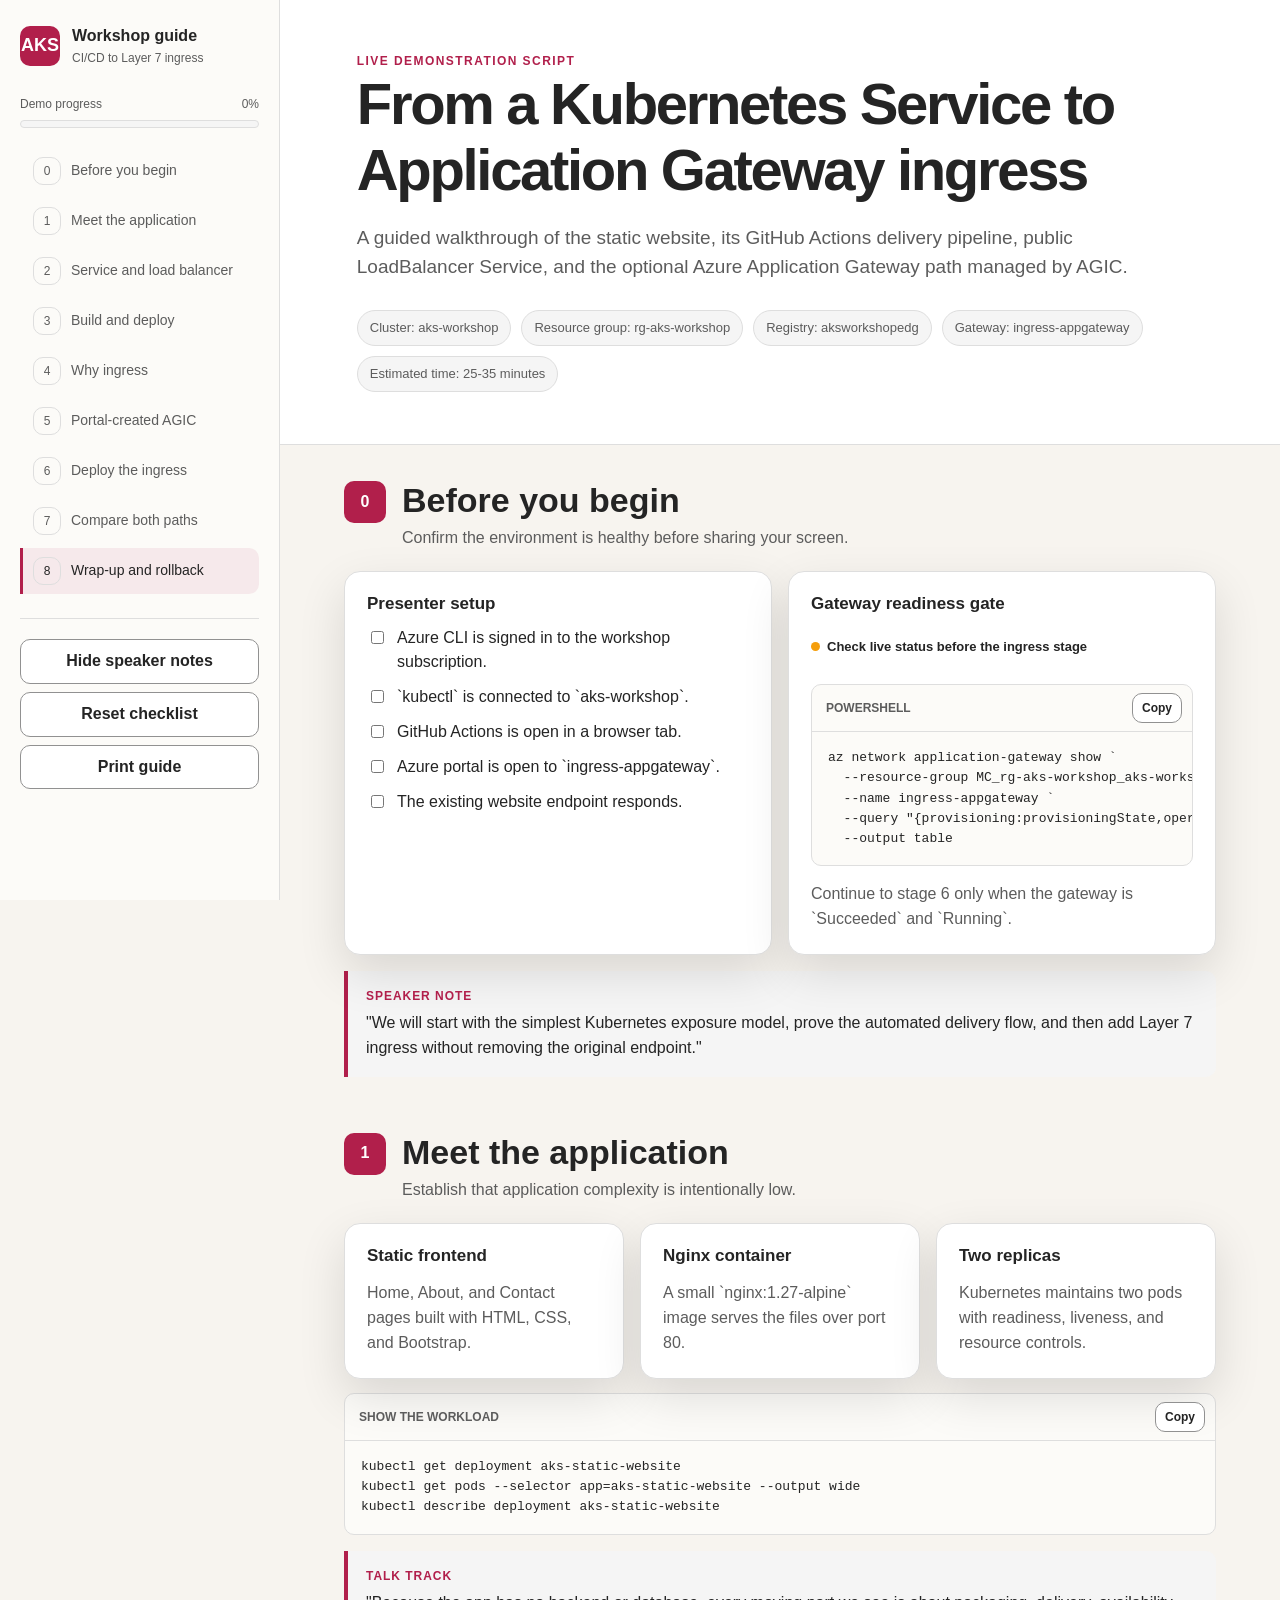
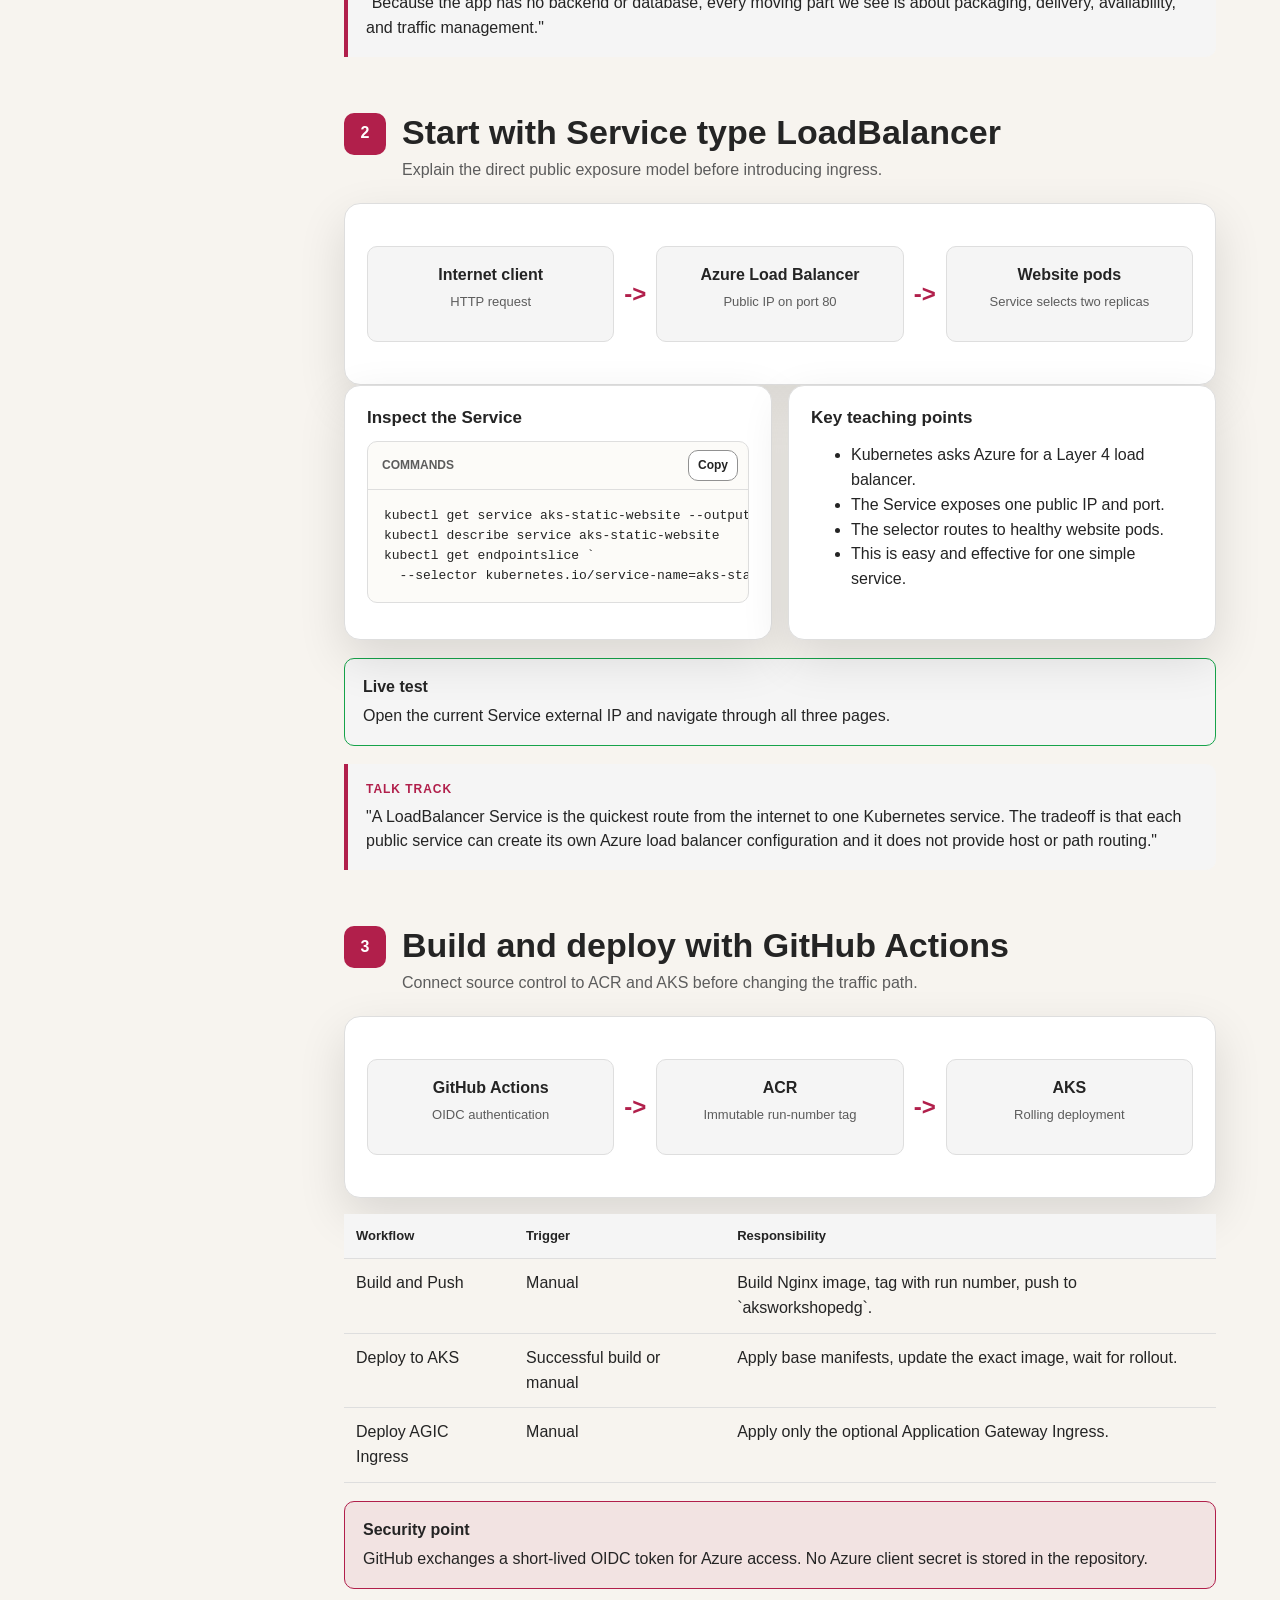
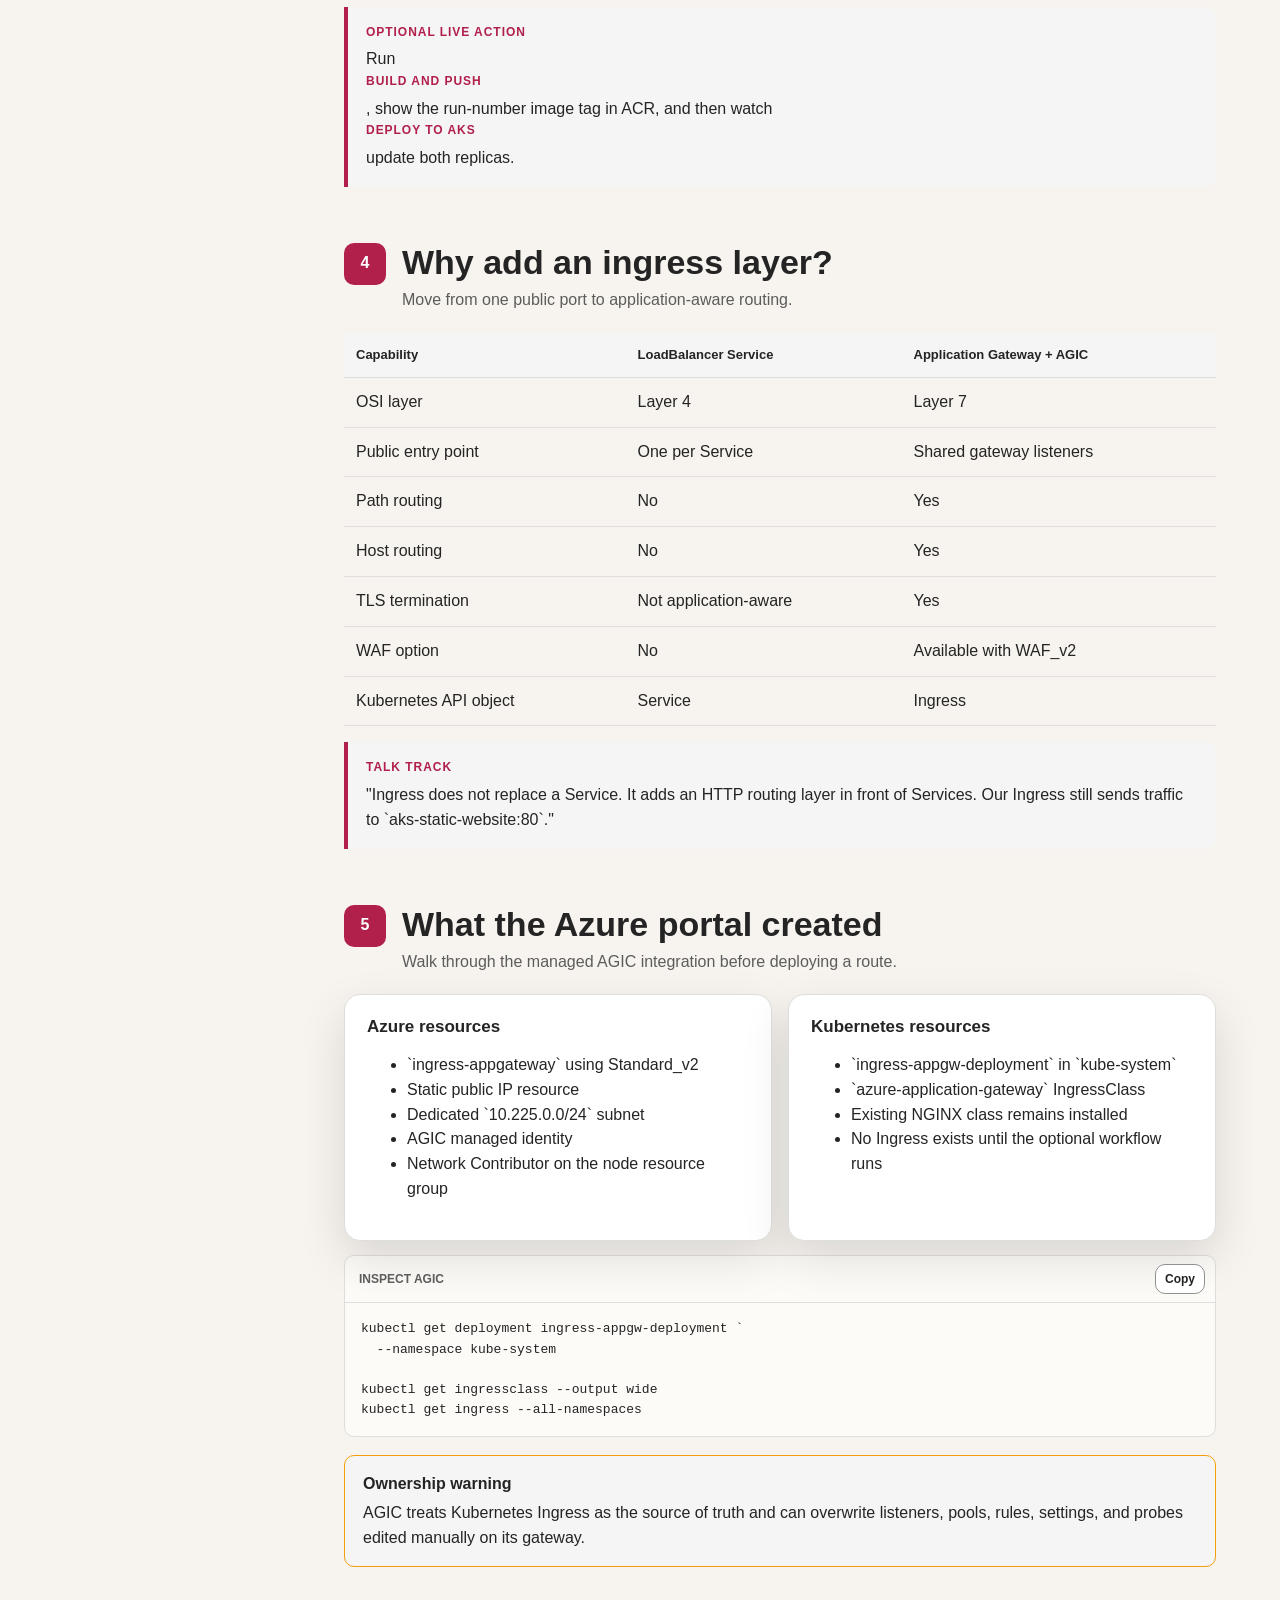
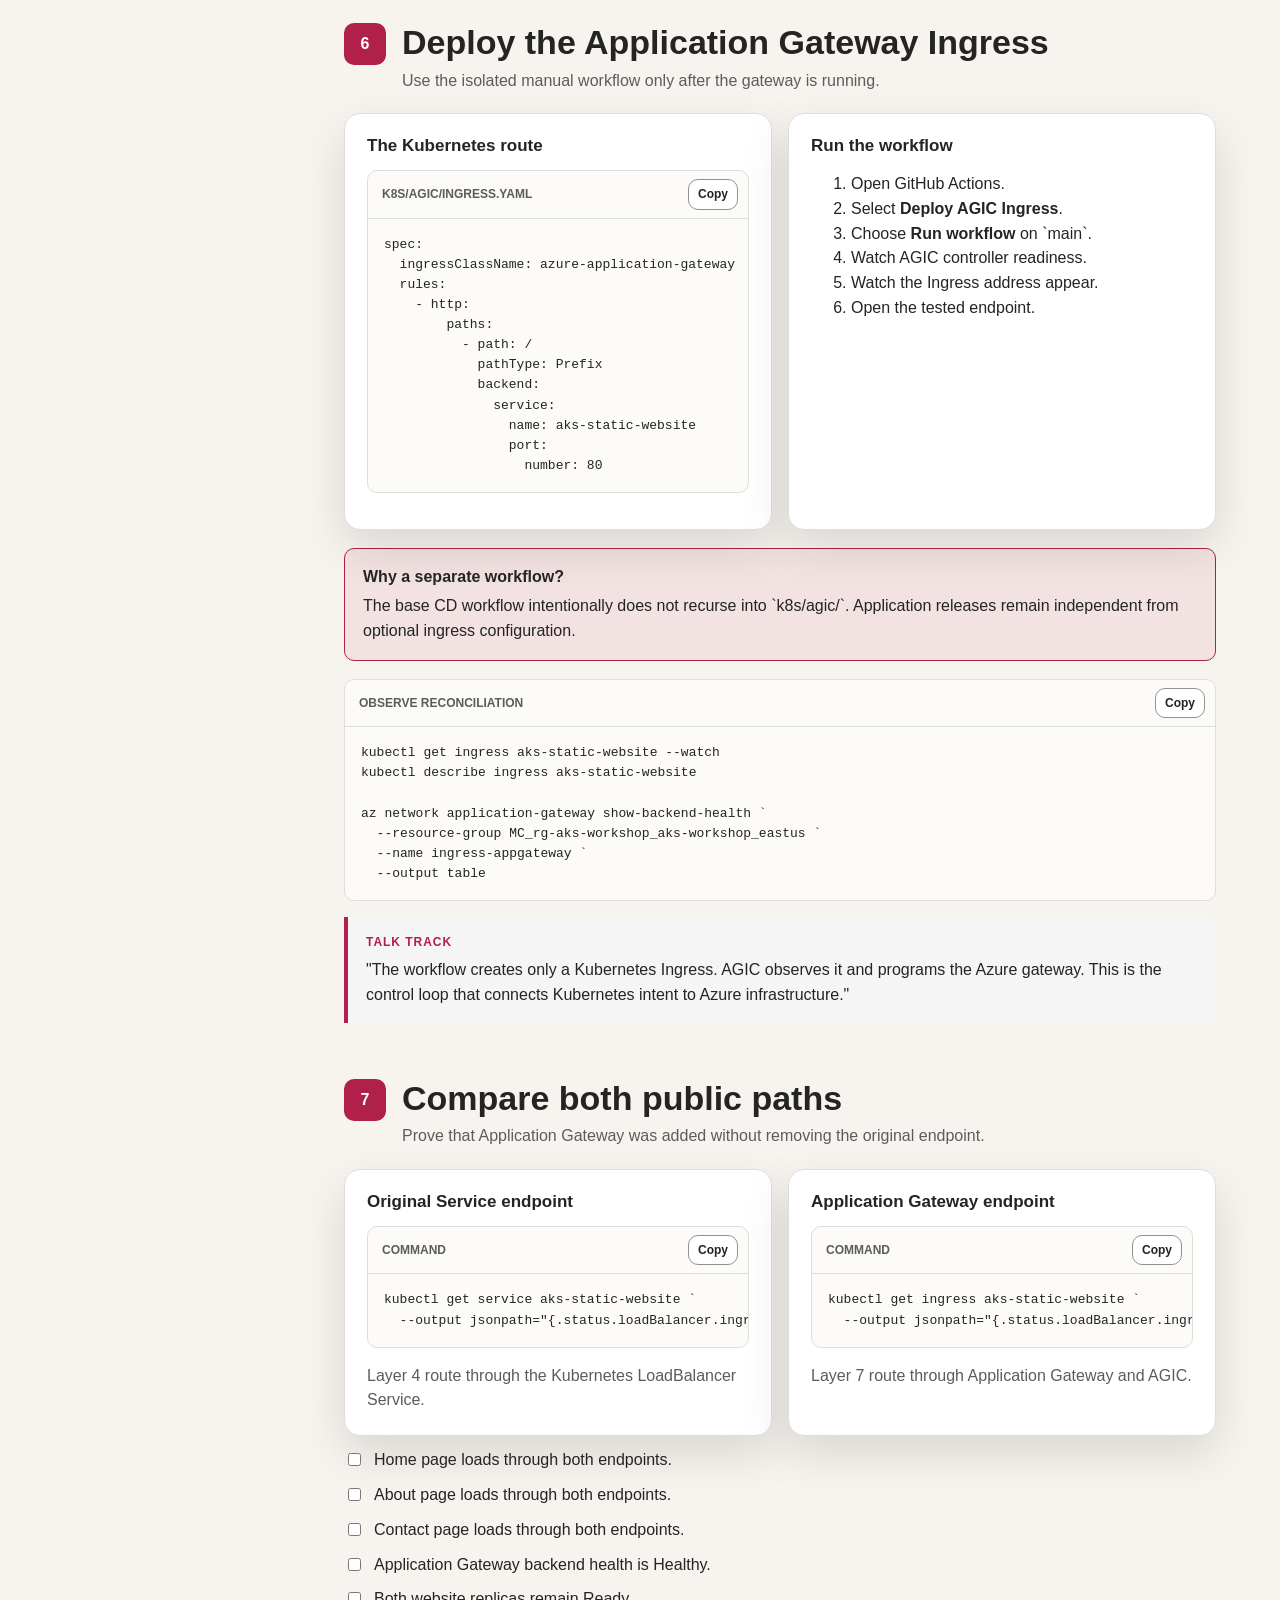
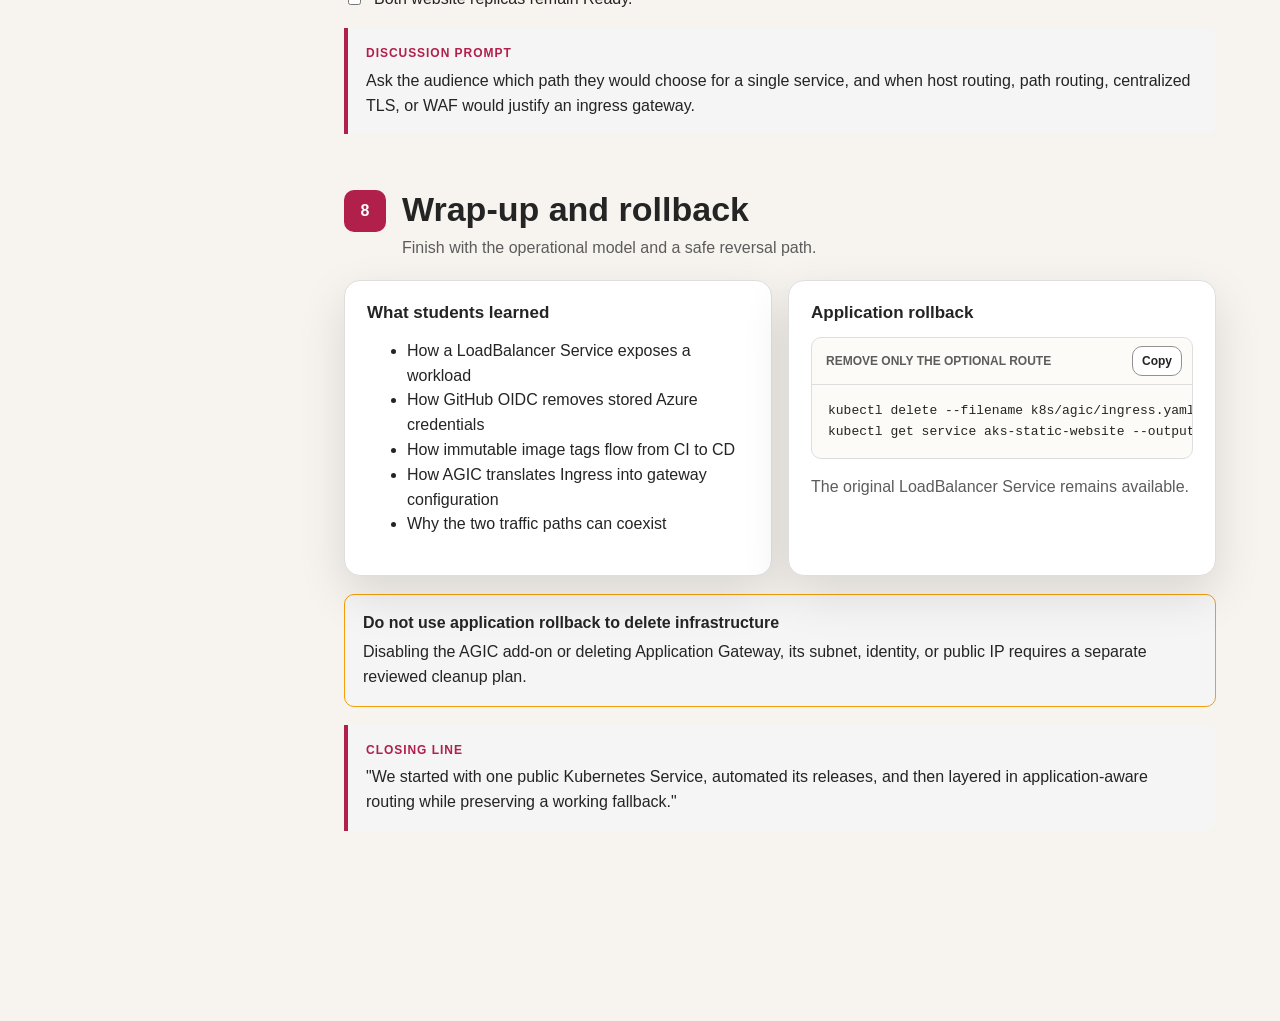
==== docs/demo-walkthrough.html @ de51bf71 "Add interactive AKS demo walkthrough Co-authored-by: Copilot <223556219+Copilot@users.noreply.github" ====
<!doctype html>
<html lang="en">
<head>
  <meta charset="UTF-8">
  <meta name="viewport" content="width=device-width, initial-scale=1">
  <title>AKS CI/CD and Application Gateway Demo Walkthrough</title>
  <script>
    (() => {
      const param = new URLSearchParams(window.location.search).get("scoutTheme");
      const theme =
        param || (window.matchMedia("(prefers-color-scheme: dark)").matches ? "dark" : "light");
      document.documentElement.setAttribute("data-theme", theme);
    })();
  </script>
  <style>
    :root {
      color-scheme: light;
      --cp-bg: #f7f4ef;
      --cp-bg-elevated: #fcfbf8;
      --cp-surface: #ffffff;
      --cp-surface-soft: #f5f5f5;
      --cp-border: #dedede;
      --cp-border-strong: #919191;
      --cp-text: #242424;
      --cp-text-muted: #5c5c5c;
      --cp-text-soft: #6f6f6f;
      --cp-accent: #b11f4b;
      --cp-accent-hover: #9a1a41;
      --cp-accent-soft: rgba(177, 31, 75, 0.08);
      --cp-accent-fg: #ffffff;
      --cp-success: #16a34a;
      --cp-danger: #dc2626;
      --cp-warning: #f59e0b;
      --cp-link: #0078d4;
      --cp-shadow: 0 18px 48px rgba(0, 0, 0, 0.12);
      --cp-overlay: rgba(255, 255, 255, 0.8);
      --cp-panel: rgba(255, 255, 255, 0.86);
      --cp-panel-strong: rgba(255, 255, 255, 0.96);
      --cp-sheen: rgba(255, 255, 255, 0.55);
      --cp-highlight: rgba(177, 31, 75, 0.12);
    }
    html[data-theme="dark"] {
      color-scheme: dark;
      --cp-bg: #3d3b3a;
      --cp-bg-elevated: #343231;
      --cp-surface: #292929;
      --cp-surface-soft: #2e2e2e;
      --cp-border: #474747;
      --cp-border-strong: #5f5f5f;
      --cp-text: #dedede;
      --cp-text-muted: #919191;
      --cp-text-soft: #b0b0b0;
      --cp-accent: #fd8ea1;
      --cp-accent-hover: #fb7b91;
      --cp-accent-soft: rgba(253, 142, 161, 0.14);
      --cp-accent-fg: #1a1a1a;
      --cp-success: #4ade80;
      --cp-danger: #f87171;
      --cp-warning: #fbbf24;
      --cp-link: #4da6ff;
      --cp-shadow: 0 18px 48px rgba(0, 0, 0, 0.32);
      --cp-overlay: rgba(41, 41, 41, 0.88);
      --cp-panel: rgba(41, 41, 41, 0.72);
      --cp-panel-strong: rgba(41, 41, 41, 0.96);
      --cp-sheen: rgba(255, 255, 255, 0.04);
      --cp-highlight: rgba(253, 142, 161, 0.12);
    }

    * {
      box-sizing: border-box;
    }

    html {
      scroll-behavior: smooth;
    }

    body {
      background: var(--cp-bg);
      color: var(--cp-text);
      font-family: "Segoe UI", Aptos, Calibri, -apple-system, BlinkMacSystemFont, sans-serif;
      line-height: 1.55;
      margin: 0;
    }

    button,
    input {
      font: inherit;
    }

    a {
      color: var(--cp-link);
    }

    .shell {
      display: grid;
      grid-template-columns: 280px minmax(0, 1fr);
      min-height: 100vh;
    }

    .sidebar {
      background: var(--cp-bg-elevated);
      border-right: 1px solid var(--cp-border);
      height: 100vh;
      overflow-y: auto;
      padding: 24px 20px;
      position: sticky;
      top: 0;
    }

    .brand {
      align-items: center;
      display: flex;
      gap: 12px;
      margin-bottom: 28px;
    }

    .brand-mark {
      align-items: center;
      background: var(--cp-accent);
      border-radius: 0.625rem;
      color: var(--cp-accent-fg);
      display: inline-flex;
      font-size: 18px;
      font-weight: 700;
      height: 40px;
      justify-content: center;
      width: 40px;
    }

    .brand strong,
    .brand span {
      display: block;
    }

    .brand span {
      color: var(--cp-text-muted);
      font-size: 12px;
    }

    .progress-wrap {
      margin-bottom: 20px;
    }

    .progress-label {
      color: var(--cp-text-muted);
      display: flex;
      font-size: 12px;
      justify-content: space-between;
      margin-bottom: 6px;
    }

    .progress-track {
      background: var(--cp-surface-soft);
      border: 1px solid var(--cp-border);
      border-radius: 0.625rem;
      height: 8px;
      overflow: hidden;
    }

    .progress-bar {
      background: var(--cp-accent);
      height: 100%;
      transition: width 180ms ease;
      width: 0;
    }

    .nav-list {
      display: grid;
      gap: 4px;
      list-style: none;
      margin: 0;
      padding: 0;
    }

    .nav-list a {
      align-items: center;
      border-left: 3px solid transparent;
      border-radius: 0 0.625rem 0.625rem 0;
      color: var(--cp-text-muted);
      display: flex;
      font-size: 14px;
      gap: 10px;
      padding: 9px 10px;
      text-decoration: none;
    }

    .nav-list a:hover,
    .nav-list a.active {
      background: var(--cp-accent-soft);
      border-left-color: var(--cp-accent);
      color: var(--cp-text);
    }

    .nav-number {
      align-items: center;
      border: 1px solid var(--cp-border);
      border-radius: 0.625rem;
      display: inline-flex;
      flex: 0 0 28px;
      font-size: 12px;
      height: 28px;
      justify-content: center;
    }

    .sidebar-actions {
      border-top: 1px solid var(--cp-border);
      display: grid;
      gap: 8px;
      margin-top: 24px;
      padding-top: 20px;
    }

    .content {
      min-width: 0;
    }

    .hero {
      background: var(--cp-surface);
      border-bottom: 1px solid var(--cp-border);
      padding: 52px clamp(24px, 6vw, 88px);
    }

    .eyebrow {
      color: var(--cp-accent);
      font-size: 12px;
      font-weight: 700;
      letter-spacing: 0.12em;
      text-transform: uppercase;
    }

    h1,
    h2,
    h3 {
      line-height: 1.15;
      margin-top: 0;
    }

    h1 {
      font-size: clamp(34px, 5vw, 58px);
      letter-spacing: -0.04em;
      margin-bottom: 16px;
      max-width: 920px;
    }

    .hero-copy {
      color: var(--cp-text-muted);
      font-size: 19px;
      max-width: 820px;
    }

    .hero-meta {
      display: flex;
      flex-wrap: wrap;
      gap: 10px;
      margin-top: 28px;
    }

    .pill {
      background: var(--cp-surface-soft);
      border: 1px solid var(--cp-border);
      border-radius: 999px;
      color: var(--cp-text-muted);
      display: inline-flex;
      font-size: 13px;
      padding: 7px 12px;
    }

    .main {
      margin: 0 auto;
      max-width: 1120px;
      padding: 36px clamp(20px, 5vw, 64px) 96px;
    }

    .stage {
      margin-bottom: 56px;
      scroll-margin-top: 24px;
    }

    .stage-header {
      align-items: flex-start;
      display: flex;
      gap: 16px;
      margin-bottom: 20px;
    }

    .stage-number {
      align-items: center;
      background: var(--cp-accent);
      border-radius: 0.625rem;
      color: var(--cp-accent-fg);
      display: inline-flex;
      flex: 0 0 42px;
      font-weight: 700;
      height: 42px;
      justify-content: center;
    }

    .stage h2 {
      font-size: clamp(25px, 3vw, 34px);
      margin-bottom: 6px;
    }

    .stage-intro {
      color: var(--cp-text-muted);
      margin: 0;
    }

    .grid {
      display: grid;
      gap: 16px;
    }

    .grid.two {
      grid-template-columns: repeat(2, minmax(0, 1fr));
    }

    .grid.three {
      grid-template-columns: repeat(3, minmax(0, 1fr));
    }

    .card {
      background: var(--cp-surface);
      border: 1px solid var(--cp-border);
      border-radius: 16px;
      box-shadow: var(--cp-shadow);
      padding: 22px;
    }

    .card h3 {
      font-size: 17px;
      margin-bottom: 10px;
    }

    .card p:last-child {
      margin-bottom: 0;
    }

    .muted {
      color: var(--cp-text-muted);
    }

    .callout {
      background: var(--cp-accent-soft);
      border: 1px solid var(--cp-accent);
      border-radius: 0.625rem;
      margin: 18px 0;
      padding: 16px 18px;
    }

    .callout.warning {
      background: var(--cp-surface-soft);
      border-color: var(--cp-warning);
    }

    .callout.success {
      background: var(--cp-surface-soft);
      border-color: var(--cp-success);
    }

    .callout strong {
      display: block;
      margin-bottom: 4px;
    }

    .architecture {
      align-items: center;
      display: grid;
      gap: 10px;
      grid-template-columns: 1fr auto 1fr auto 1fr;
      margin: 20px 0;
    }

    .node {
      background: var(--cp-surface-soft);
      border: 1px solid var(--cp-border);
      border-radius: 0.625rem;
      min-height: 96px;
      padding: 16px;
      text-align: center;
    }

    .node strong,
    .node span {
      display: block;
    }

    .node span {
      color: var(--cp-text-muted);
      font-size: 13px;
      margin-top: 4px;
    }

    .arrow {
      color: var(--cp-accent);
      font-size: 24px;
      font-weight: 700;
    }

    .code-wrap {
      background: var(--cp-bg-elevated);
      border: 1px solid var(--cp-border);
      border-radius: 0.625rem;
      margin: 14px 0;
      overflow: hidden;
    }

    .code-head {
      align-items: center;
      border-bottom: 1px solid var(--cp-border);
      display: flex;
      justify-content: space-between;
      padding: 8px 10px 8px 14px;
    }

    .code-head span {
      color: var(--cp-text-muted);
      font-size: 12px;
      font-weight: 600;
      text-transform: uppercase;
    }

    pre {
      margin: 0;
      overflow-x: auto;
      padding: 16px;
    }

    code {
      font-family: Consolas, "Courier New", Courier, monospace;
      font-size: 13px;
    }

    .btn {
      background: var(--cp-accent);
      border: 1px solid var(--cp-accent);
      border-radius: 0.625rem;
      color: var(--cp-accent-fg);
      cursor: pointer;
      font-weight: 600;
      padding: 9px 14px;
    }

    .btn:hover {
      background: var(--cp-accent-hover);
      border-color: var(--cp-accent-hover);
    }

    .btn.secondary {
      background: var(--cp-surface);
      border-color: var(--cp-border-strong);
      color: var(--cp-text);
    }

    .btn.small {
      font-size: 12px;
      padding: 5px 9px;
    }

    .checklist {
      display: grid;
      gap: 10px;
      list-style: none;
      margin: 12px 0 0;
      padding: 0;
    }

    .checklist label {
      align-items: flex-start;
      cursor: pointer;
      display: flex;
      gap: 10px;
    }

    .checklist input {
      accent-color: var(--cp-accent);
      margin-top: 5px;
    }

    .speaker {
      background: var(--cp-surface-soft);
      border-left: 4px solid var(--cp-accent);
      border-radius: 0 0.625rem 0.625rem 0;
      margin-top: 16px;
      padding: 16px 18px;
    }

    .speaker strong {
      color: var(--cp-accent);
      display: block;
      font-size: 12px;
      letter-spacing: 0.08em;
      margin-bottom: 6px;
      text-transform: uppercase;
    }

    .speaker p {
      margin: 0;
    }

    .comparison {
      border-collapse: collapse;
      margin-top: 16px;
      width: 100%;
    }

    .comparison th,
    .comparison td {
      border-bottom: 1px solid var(--cp-border);
      padding: 12px;
      text-align: left;
      vertical-align: top;
    }

    .comparison th {
      background: var(--cp-surface-soft);
      font-size: 13px;
    }

    .status {
      align-items: center;
      display: inline-flex;
      font-size: 13px;
      font-weight: 600;
      gap: 7px;
    }

    .status::before {
      background: var(--cp-warning);
      border-radius: 999px;
      content: "";
      height: 9px;
      width: 9px;
    }

    .presenter-only {
      display: block;
    }

    body.audience-mode .presenter-only {
      display: none;
    }

    .toast {
      background: var(--cp-panel-strong);
      border: 1px solid var(--cp-border);
      border-radius: 0.625rem;
      bottom: 20px;
      box-shadow: var(--cp-shadow);
      color: var(--cp-text);
      opacity: 0;
      padding: 10px 14px;
      pointer-events: none;
      position: fixed;
      right: 20px;
      transform: translateY(8px);
      transition: opacity 140ms ease, transform 140ms ease;
      z-index: 20;
    }

    .toast.show {
      opacity: 1;
      transform: translateY(0);
    }

    @media (max-width: 900px) {
      .shell {
        display: block;
      }

      .sidebar {
        border-bottom: 1px solid var(--cp-border);
        border-right: 0;
        height: auto;
        position: static;
      }

      .nav-list {
        grid-template-columns: repeat(2, minmax(0, 1fr));
      }

      .grid.two,
      .grid.three {
        grid-template-columns: 1fr;
      }
    }

    @media (max-width: 680px) {
      .architecture {
        grid-template-columns: 1fr;
      }

      .arrow {
        transform: rotate(90deg);
      }

      .nav-list {
        grid-template-columns: 1fr;
      }

      .hero {
        padding: 36px 22px;
      }
    }

    @media print {
      .shell {
        display: block;
      }

      .sidebar,
      .copy-btn,
      .toast {
        display: none;
      }

      .hero,
      .main {
        padding-left: 0;
        padding-right: 0;
      }

      .stage {
        break-inside: avoid;
      }

      .card {
        box-shadow: none;
      }
    }
  </style>
</head>
<body>
  <div class="shell">
    <aside class="sidebar">
      <div class="brand">
        <div class="brand-mark">AKS</div>
        <div>
          <strong>Workshop guide</strong>
          <span>CI/CD to Layer 7 ingress</span>
        </div>
      </div>

      <div class="progress-wrap">
        <div class="progress-label">
          <span>Demo progress</span>
          <span id="progressText">0%</span>
        </div>
        <div class="progress-track">
          <div class="progress-bar" id="progressBar"></div>
        </div>
      </div>

      <nav aria-label="Demo stages">
        <ol class="nav-list">
          <li><a href="#stage-0"><span class="nav-number">0</span> Before you begin</a></li>
          <li><a href="#stage-1"><span class="nav-number">1</span> Meet the application</a></li>
          <li><a href="#stage-2"><span class="nav-number">2</span> Service and load balancer</a></li>
          <li><a href="#stage-3"><span class="nav-number">3</span> Build and deploy</a></li>
          <li><a href="#stage-4"><span class="nav-number">4</span> Why ingress</a></li>
          <li><a href="#stage-5"><span class="nav-number">5</span> Portal-created AGIC</a></li>
          <li><a href="#stage-6"><span class="nav-number">6</span> Deploy the ingress</a></li>
          <li><a href="#stage-7"><span class="nav-number">7</span> Compare both paths</a></li>
          <li><a href="#stage-8"><span class="nav-number">8</span> Wrap-up and rollback</a></li>
        </ol>
      </nav>

      <div class="sidebar-actions">
        <button class="btn secondary" id="modeButton" type="button">Hide speaker notes</button>
        <button class="btn secondary" id="resetButton" type="button">Reset checklist</button>
        <button class="btn secondary" type="button" onclick="window.print()">Print guide</button>
      </div>
    </aside>

    <div class="content">
      <header class="hero">
        <div class="eyebrow">Live demonstration script</div>
        <h1>From a Kubernetes Service to Application Gateway ingress</h1>
        <p class="hero-copy">
          A guided walkthrough of the static website, its GitHub Actions delivery pipeline,
          public LoadBalancer Service, and the optional Azure Application Gateway path managed by
          AGIC.
        </p>
        <div class="hero-meta">
          <span class="pill">Cluster: aks-workshop</span>
          <span class="pill">Resource group: rg-aks-workshop</span>
          <span class="pill">Registry: aksworkshopedg</span>
          <span class="pill">Gateway: ingress-appgateway</span>
          <span class="pill">Estimated time: 25-35 minutes</span>
        </div>
      </header>

      <main class="main">
        <section class="stage" id="stage-0">
          <div class="stage-header">
            <div class="stage-number">0</div>
            <div>
              <h2>Before you begin</h2>
              <p class="stage-intro">Confirm the environment is healthy before sharing your screen.</p>
            </div>
          </div>

          <div class="grid two">
            <div class="card">
              <h3>Presenter setup</h3>
              <ul class="checklist">
                <li><label><input type="checkbox"> Azure CLI is signed in to the workshop subscription.</label></li>
                <li><label><input type="checkbox"> `kubectl` is connected to `aks-workshop`.</label></li>
                <li><label><input type="checkbox"> GitHub Actions is open in a browser tab.</label></li>
                <li><label><input type="checkbox"> Azure portal is open to `ingress-appgateway`.</label></li>
                <li><label><input type="checkbox"> The existing website endpoint responds.</label></li>
              </ul>
            </div>
            <div class="card">
              <h3>Gateway readiness gate</h3>
              <p class="status">Check live status before the ingress stage</p>
              <div class="code-wrap">
                <div class="code-head"><span>PowerShell</span><button class="btn small secondary copy-btn">Copy</button></div>
                <pre><code>az network application-gateway show `
  --resource-group MC_rg-aks-workshop_aks-workshop_eastus `
  --name ingress-appgateway `
  --query "{provisioning:provisioningState,operational:operationalState}" `
  --output table</code></pre>
              </div>
              <p class="muted">Continue to stage 6 only when the gateway is `Succeeded` and `Running`.</p>
            </div>
          </div>

          <div class="speaker presenter-only">
            <strong>Speaker note</strong>
            <p>
              "We will start with the simplest Kubernetes exposure model, prove the automated
              delivery flow, and then add Layer 7 ingress without removing the original endpoint."
            </p>
          </div>
        </section>

        <section class="stage" id="stage-1">
          <div class="stage-header">
            <div class="stage-number">1</div>
            <div>
              <h2>Meet the application</h2>
              <p class="stage-intro">Establish that application complexity is intentionally low.</p>
            </div>
          </div>

          <div class="grid three">
            <div class="card">
              <h3>Static frontend</h3>
              <p class="muted">Home, About, and Contact pages built with HTML, CSS, and Bootstrap.</p>
            </div>
            <div class="card">
              <h3>Nginx container</h3>
              <p class="muted">A small `nginx:1.27-alpine` image serves the files over port 80.</p>
            </div>
            <div class="card">
              <h3>Two replicas</h3>
              <p class="muted">Kubernetes maintains two pods with readiness, liveness, and resource controls.</p>
            </div>
          </div>

          <div class="code-wrap">
            <div class="code-head"><span>Show the workload</span><button class="btn small secondary copy-btn">Copy</button></div>
            <pre><code>kubectl get deployment aks-static-website
kubectl get pods --selector app=aks-static-website --output wide
kubectl describe deployment aks-static-website</code></pre>
          </div>

          <div class="speaker presenter-only">
            <strong>Talk track</strong>
            <p>
              "Because the app has no backend or database, every moving part we see is about
              packaging, delivery, availability, and traffic management."
            </p>
          </div>
        </section>

        <section class="stage" id="stage-2">
          <div class="stage-header">
            <div class="stage-number">2</div>
            <div>
              <h2>Start with Service type LoadBalancer</h2>
              <p class="stage-intro">Explain the direct public exposure model before introducing ingress.</p>
            </div>
          </div>

          <div class="card">
            <div class="architecture" aria-label="LoadBalancer Service architecture">
              <div class="node"><strong>Internet client</strong><span>HTTP request</span></div>
              <div class="arrow">-&gt;</div>
              <div class="node"><strong>Azure Load Balancer</strong><span>Public IP on port 80</span></div>
              <div class="arrow">-&gt;</div>
              <div class="node"><strong>Website pods</strong><span>Service selects two replicas</span></div>
            </div>
          </div>

          <div class="grid two">
            <div class="card">
              <h3>Inspect the Service</h3>
              <div class="code-wrap">
                <div class="code-head"><span>Commands</span><button class="btn small secondary copy-btn">Copy</button></div>
                <pre><code>kubectl get service aks-static-website --output wide
kubectl describe service aks-static-website
kubectl get endpointslice `
  --selector kubernetes.io/service-name=aks-static-website</code></pre>
              </div>
            </div>
            <div class="card">
              <h3>Key teaching points</h3>
              <ul>
                <li>Kubernetes asks Azure for a Layer 4 load balancer.</li>
                <li>The Service exposes one public IP and port.</li>
                <li>The selector routes to healthy website pods.</li>
                <li>This is easy and effective for one simple service.</li>
              </ul>
            </div>
          </div>

          <div class="callout success">
            <strong>Live test</strong>
            Open the current Service external IP and navigate through all three pages.
          </div>

          <div class="speaker presenter-only">
            <strong>Talk track</strong>
            <p>
              "A LoadBalancer Service is the quickest route from the internet to one Kubernetes
              service. The tradeoff is that each public service can create its own Azure load
              balancer configuration and it does not provide host or path routing."
            </p>
          </div>
        </section>

        <section class="stage" id="stage-3">
          <div class="stage-header">
            <div class="stage-number">3</div>
            <div>
              <h2>Build and deploy with GitHub Actions</h2>
              <p class="stage-intro">Connect source control to ACR and AKS before changing the traffic path.</p>
            </div>
          </div>

          <div class="card">
            <div class="architecture" aria-label="CI CD architecture">
              <div class="node"><strong>GitHub Actions</strong><span>OIDC authentication</span></div>
              <div class="arrow">-&gt;</div>
              <div class="node"><strong>ACR</strong><span>Immutable run-number tag</span></div>
              <div class="arrow">-&gt;</div>
              <div class="node"><strong>AKS</strong><span>Rolling deployment</span></div>
            </div>
          </div>

          <table class="comparison">
            <thead>
              <tr><th>Workflow</th><th>Trigger</th><th>Responsibility</th></tr>
            </thead>
            <tbody>
              <tr>
                <td>Build and Push</td>
                <td>Manual</td>
                <td>Build Nginx image, tag with run number, push to `aksworkshopedg`.</td>
              </tr>
              <tr>
                <td>Deploy to AKS</td>
                <td>Successful build or manual</td>
                <td>Apply base manifests, update the exact image, wait for rollout.</td>
              </tr>
              <tr>
                <td>Deploy AGIC Ingress</td>
                <td>Manual</td>
                <td>Apply only the optional Application Gateway Ingress.</td>
              </tr>
            </tbody>
          </table>

          <div class="callout">
            <strong>Security point</strong>
            GitHub exchanges a short-lived OIDC token for Azure access. No Azure client secret is
            stored in the repository.
          </div>

          <div class="speaker presenter-only">
            <strong>Optional live action</strong>
            <p>
              Run <strong>Build and Push</strong>, show the run-number image tag in ACR, and then
              watch <strong>Deploy to AKS</strong> update both replicas.
            </p>
          </div>
        </section>

        <section class="stage" id="stage-4">
          <div class="stage-header">
            <div class="stage-number">4</div>
            <div>
              <h2>Why add an ingress layer?</h2>
              <p class="stage-intro">Move from one public port to application-aware routing.</p>
            </div>
          </div>

          <table class="comparison">
            <thead>
              <tr><th>Capability</th><th>LoadBalancer Service</th><th>Application Gateway + AGIC</th></tr>
            </thead>
            <tbody>
              <tr><td>OSI layer</td><td>Layer 4</td><td>Layer 7</td></tr>
              <tr><td>Public entry point</td><td>One per Service</td><td>Shared gateway listeners</td></tr>
              <tr><td>Path routing</td><td>No</td><td>Yes</td></tr>
              <tr><td>Host routing</td><td>No</td><td>Yes</td></tr>
              <tr><td>TLS termination</td><td>Not application-aware</td><td>Yes</td></tr>
              <tr><td>WAF option</td><td>No</td><td>Available with WAF_v2</td></tr>
              <tr><td>Kubernetes API object</td><td>Service</td><td>Ingress</td></tr>
            </tbody>
          </table>

          <div class="speaker presenter-only">
            <strong>Talk track</strong>
            <p>
              "Ingress does not replace a Service. It adds an HTTP routing layer in front of
              Services. Our Ingress still sends traffic to `aks-static-website:80`."
            </p>
          </div>
        </section>

        <section class="stage" id="stage-5">
          <div class="stage-header">
            <div class="stage-number">5</div>
            <div>
              <h2>What the Azure portal created</h2>
              <p class="stage-intro">Walk through the managed AGIC integration before deploying a route.</p>
            </div>
          </div>

          <div class="grid two">
            <div class="card">
              <h3>Azure resources</h3>
              <ul>
                <li>`ingress-appgateway` using Standard_v2</li>
                <li>Static public IP resource</li>
                <li>Dedicated `10.225.0.0/24` subnet</li>
                <li>AGIC managed identity</li>
                <li>Network Contributor on the node resource group</li>
              </ul>
            </div>
            <div class="card">
              <h3>Kubernetes resources</h3>
              <ul>
                <li>`ingress-appgw-deployment` in `kube-system`</li>
                <li>`azure-application-gateway` IngressClass</li>
                <li>Existing NGINX class remains installed</li>
                <li>No Ingress exists until the optional workflow runs</li>
              </ul>
            </div>
          </div>

          <div class="code-wrap">
            <div class="code-head"><span>Inspect AGIC</span><button class="btn small secondary copy-btn">Copy</button></div>
            <pre><code>kubectl get deployment ingress-appgw-deployment `
  --namespace kube-system

kubectl get ingressclass --output wide
kubectl get ingress --all-namespaces</code></pre>
          </div>

          <div class="callout warning">
            <strong>Ownership warning</strong>
            AGIC treats Kubernetes Ingress as the source of truth and can overwrite listeners,
            pools, rules, settings, and probes edited manually on its gateway.
          </div>
        </section>

        <section class="stage" id="stage-6">
          <div class="stage-header">
            <div class="stage-number">6</div>
            <div>
              <h2>Deploy the Application Gateway Ingress</h2>
              <p class="stage-intro">Use the isolated manual workflow only after the gateway is running.</p>
            </div>
          </div>

          <div class="grid two">
            <div class="card">
              <h3>The Kubernetes route</h3>
              <div class="code-wrap">
                <div class="code-head"><span>k8s/agic/ingress.yaml</span><button class="btn small secondary copy-btn">Copy</button></div>
                <pre><code>spec:
  ingressClassName: azure-application-gateway
  rules:
    - http:
        paths:
          - path: /
            pathType: Prefix
            backend:
              service:
                name: aks-static-website
                port:
                  number: 80</code></pre>
              </div>
            </div>
            <div class="card">
              <h3>Run the workflow</h3>
              <ol>
                <li>Open GitHub Actions.</li>
                <li>Select <strong>Deploy AGIC Ingress</strong>.</li>
                <li>Choose <strong>Run workflow</strong> on `main`.</li>
                <li>Watch AGIC controller readiness.</li>
                <li>Watch the Ingress address appear.</li>
                <li>Open the tested endpoint.</li>
              </ol>
            </div>
          </div>

          <div class="callout">
            <strong>Why a separate workflow?</strong>
            The base CD workflow intentionally does not recurse into `k8s/agic/`. Application
            releases remain independent from optional ingress configuration.
          </div>

          <div class="code-wrap">
            <div class="code-head"><span>Observe reconciliation</span><button class="btn small secondary copy-btn">Copy</button></div>
            <pre><code>kubectl get ingress aks-static-website --watch
kubectl describe ingress aks-static-website

az network application-gateway show-backend-health `
  --resource-group MC_rg-aks-workshop_aks-workshop_eastus `
  --name ingress-appgateway `
  --output table</code></pre>
          </div>

          <div class="speaker presenter-only">
            <strong>Talk track</strong>
            <p>
              "The workflow creates only a Kubernetes Ingress. AGIC observes it and programs the
              Azure gateway. This is the control loop that connects Kubernetes intent to Azure
              infrastructure."
            </p>
          </div>
        </section>

        <section class="stage" id="stage-7">
          <div class="stage-header">
            <div class="stage-number">7</div>
            <div>
              <h2>Compare both public paths</h2>
              <p class="stage-intro">Prove that Application Gateway was added without removing the original endpoint.</p>
            </div>
          </div>

          <div class="grid two">
            <div class="card">
              <h3>Original Service endpoint</h3>
              <div class="code-wrap">
                <div class="code-head"><span>Command</span><button class="btn small secondary copy-btn">Copy</button></div>
                <pre><code>kubectl get service aks-static-website `
  --output jsonpath="{.status.loadBalancer.ingress[0].ip}"</code></pre>
              </div>
              <p class="muted">Layer 4 route through the Kubernetes LoadBalancer Service.</p>
            </div>
            <div class="card">
              <h3>Application Gateway endpoint</h3>
              <div class="code-wrap">
                <div class="code-head"><span>Command</span><button class="btn small secondary copy-btn">Copy</button></div>
                <pre><code>kubectl get ingress aks-static-website `
  --output jsonpath="{.status.loadBalancer.ingress[0].ip}"</code></pre>
              </div>
              <p class="muted">Layer 7 route through Application Gateway and AGIC.</p>
            </div>
          </div>

          <ul class="checklist">
            <li><label><input type="checkbox"> Home page loads through both endpoints.</label></li>
            <li><label><input type="checkbox"> About page loads through both endpoints.</label></li>
            <li><label><input type="checkbox"> Contact page loads through both endpoints.</label></li>
            <li><label><input type="checkbox"> Application Gateway backend health is Healthy.</label></li>
            <li><label><input type="checkbox"> Both website replicas remain Ready.</label></li>
          </ul>

          <div class="speaker presenter-only">
            <strong>Discussion prompt</strong>
            <p>
              Ask the audience which path they would choose for a single service, and when host
              routing, path routing, centralized TLS, or WAF would justify an ingress gateway.
            </p>
          </div>
        </section>

        <section class="stage" id="stage-8">
          <div class="stage-header">
            <div class="stage-number">8</div>
            <div>
              <h2>Wrap-up and rollback</h2>
              <p class="stage-intro">Finish with the operational model and a safe reversal path.</p>
            </div>
          </div>

          <div class="grid two">
            <div class="card">
              <h3>What students learned</h3>
              <ul>
                <li>How a LoadBalancer Service exposes a workload</li>
                <li>How GitHub OIDC removes stored Azure credentials</li>
                <li>How immutable image tags flow from CI to CD</li>
                <li>How AGIC translates Ingress into gateway configuration</li>
                <li>Why the two traffic paths can coexist</li>
              </ul>
            </div>
            <div class="card">
              <h3>Application rollback</h3>
              <div class="code-wrap">
                <div class="code-head"><span>Remove only the optional route</span><button class="btn small secondary copy-btn">Copy</button></div>
                <pre><code>kubectl delete --filename k8s/agic/ingress.yaml
kubectl get service aks-static-website --output wide</code></pre>
              </div>
              <p class="muted">The original LoadBalancer Service remains available.</p>
            </div>
          </div>

          <div class="callout warning">
            <strong>Do not use application rollback to delete infrastructure</strong>
            Disabling the AGIC add-on or deleting Application Gateway, its subnet, identity, or
            public IP requires a separate reviewed cleanup plan.
          </div>

          <div class="speaker presenter-only">
            <strong>Closing line</strong>
            <p>
              "We started with one public Kubernetes Service, automated its releases, and then
              layered in application-aware routing while preserving a working fallback."
            </p>
          </div>
        </section>
      </main>
    </div>
  </div>

  <div class="toast" id="toast" role="status" aria-live="polite">Copied to clipboard</div>

  <script>
    const checkboxes = Array.from(document.querySelectorAll('.checklist input[type="checkbox"]'));
    const progressBar = document.getElementById("progressBar");
    const progressText = document.getElementById("progressText");
    const toast = document.getElementById("toast");

    function updateProgress() {
      const checked = checkboxes.filter((box) => box.checked).length;
      const percent = checkboxes.length ? Math.round((checked / checkboxes.length) * 100) : 0;
      progressBar.style.width = `${percent}%`;
      progressText.textContent = `${percent}%`;
    }

    checkboxes.forEach((box) => box.addEventListener("change", updateProgress));

    document.getElementById("resetButton").addEventListener("click", () => {
      checkboxes.forEach((box) => {
        box.checked = false;
      });
      updateProgress();
    });

    document.getElementById("modeButton").addEventListener("click", (event) => {
      const audienceMode = document.body.classList.toggle("audience-mode");
      event.currentTarget.textContent = audienceMode ? "Show speaker notes" : "Hide speaker notes";
    });

    document.querySelectorAll(".copy-btn").forEach((button) => {
      button.addEventListener("click", async () => {
        const code = button.closest(".code-wrap").querySelector("code").textContent;
        try {
          await navigator.clipboard.writeText(code);
          toast.textContent = "Copied to clipboard";
        } catch {
          toast.textContent = "Clipboard access is unavailable";
        }
        toast.classList.add("show");
        window.setTimeout(() => toast.classList.remove("show"), 1400);
      });
    });

    const sections = Array.from(document.querySelectorAll(".stage"));
    const navLinks = Array.from(document.querySelectorAll(".nav-list a"));
    const observer = new IntersectionObserver(
      (entries) => {
        const visible = entries
          .filter((entry) => entry.isIntersecting)
          .sort((a, b) => b.intersectionRatio - a.intersectionRatio)[0];
        if (!visible) return;
        navLinks.forEach((link) => {
          link.classList.toggle("active", link.getAttribute("href") === `#${visible.target.id}`);
        });
      },
      { rootMargin: "-20% 0px -65% 0px", threshold: [0.05, 0.25, 0.5] }
    );

    sections.forEach((section) => observer.observe(section));
    updateProgress();
  </script>
</body>
</html>
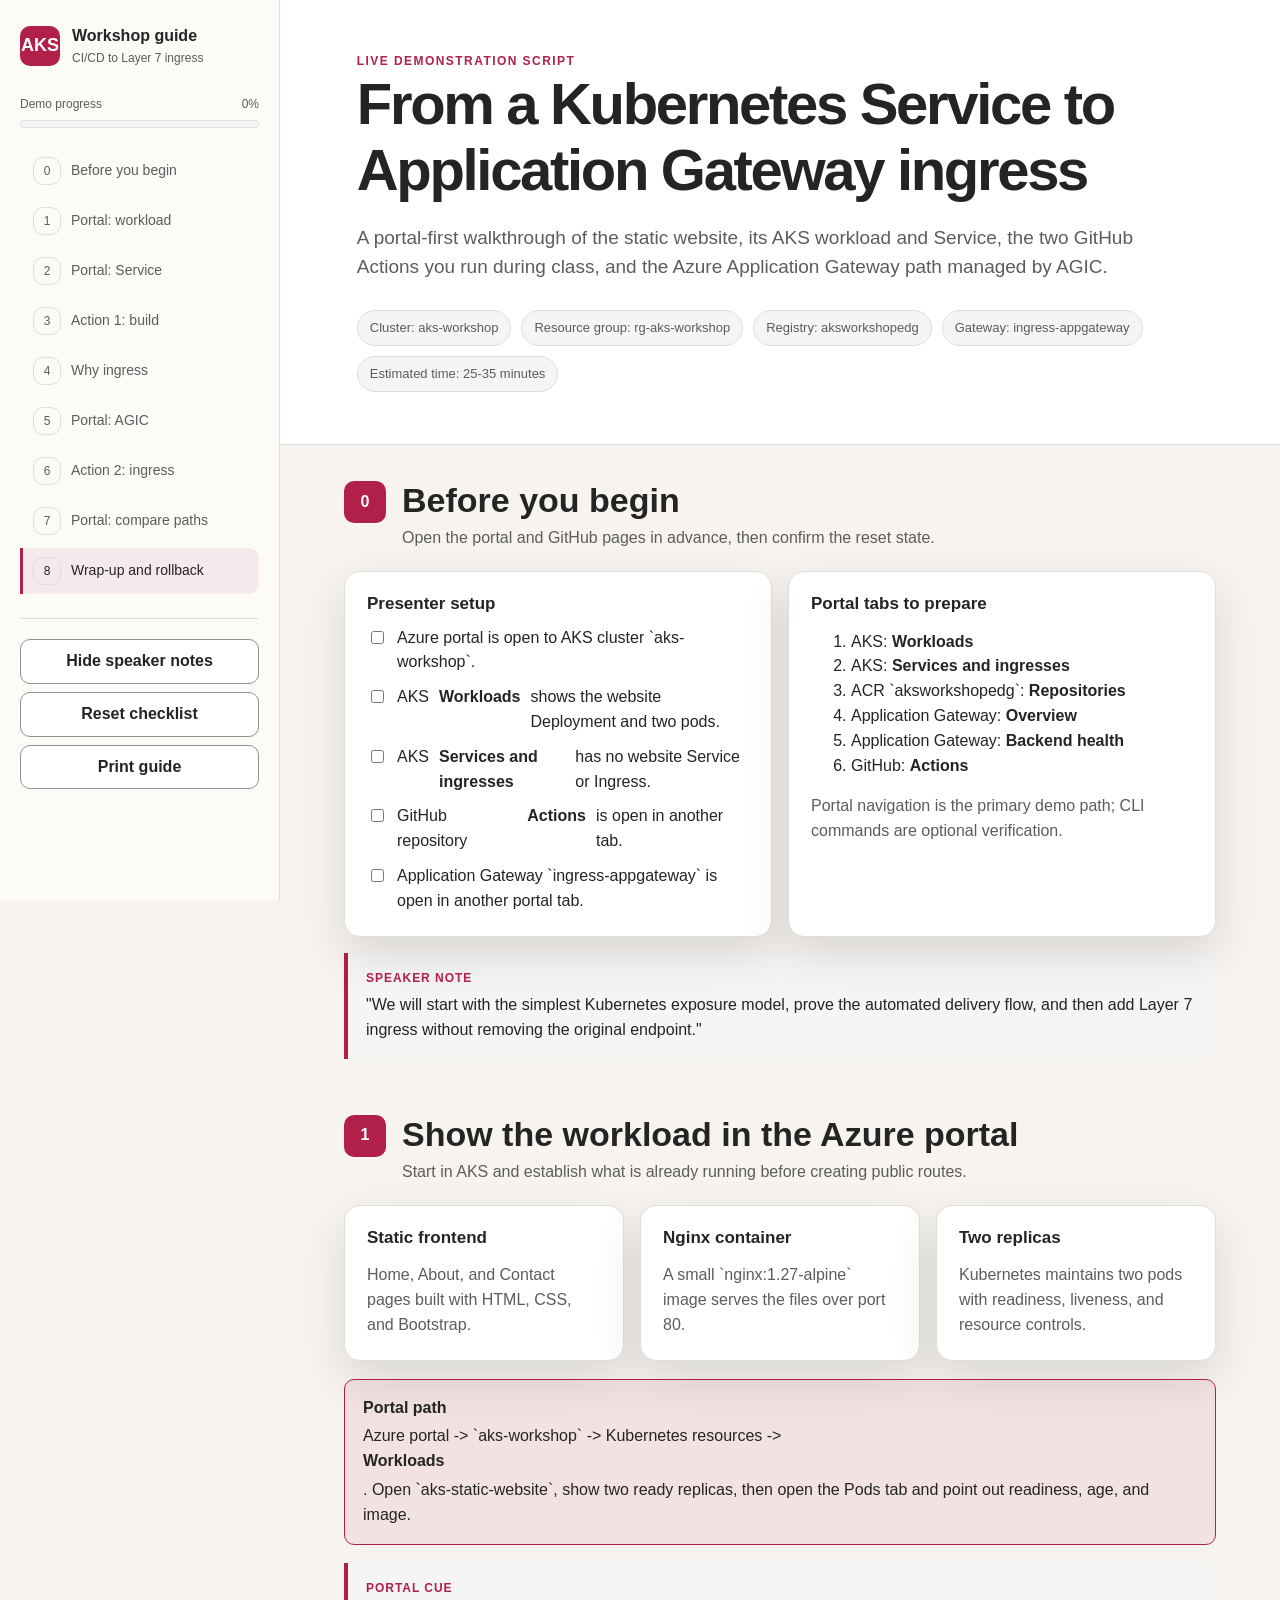
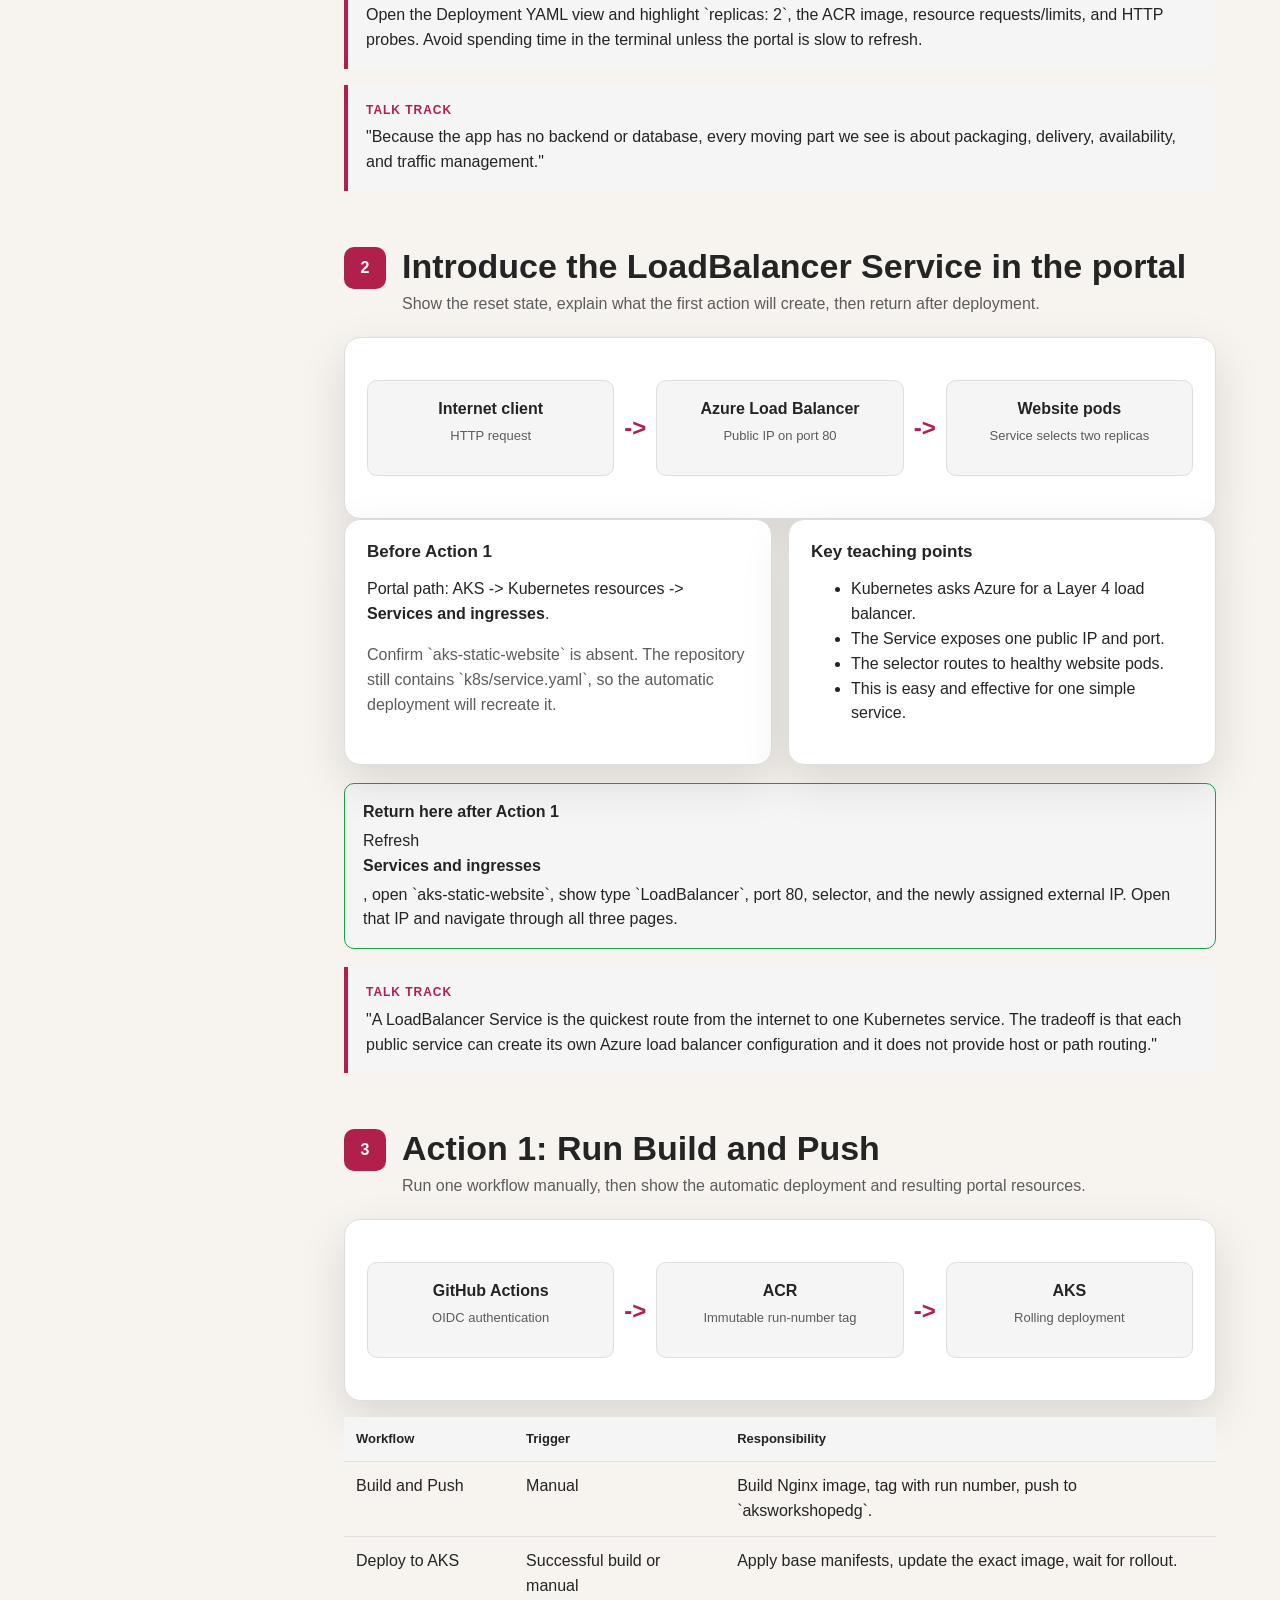
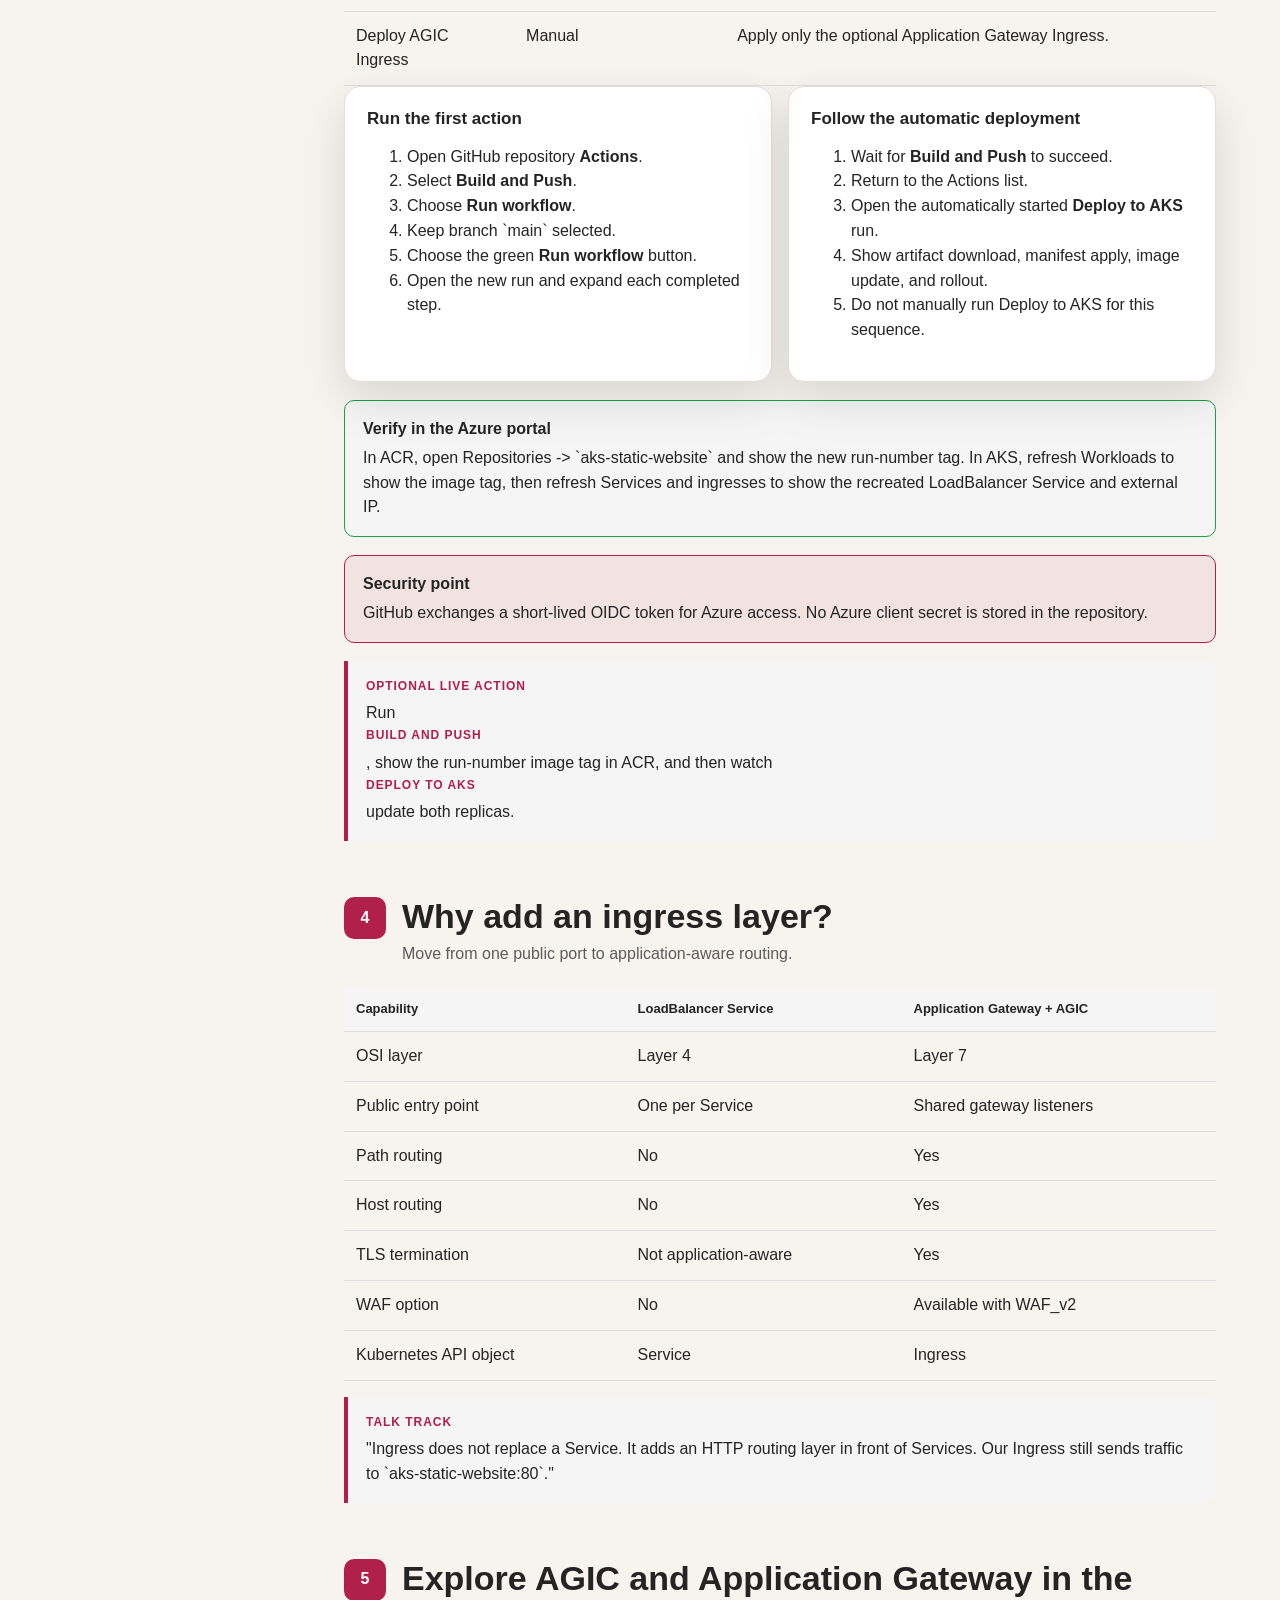
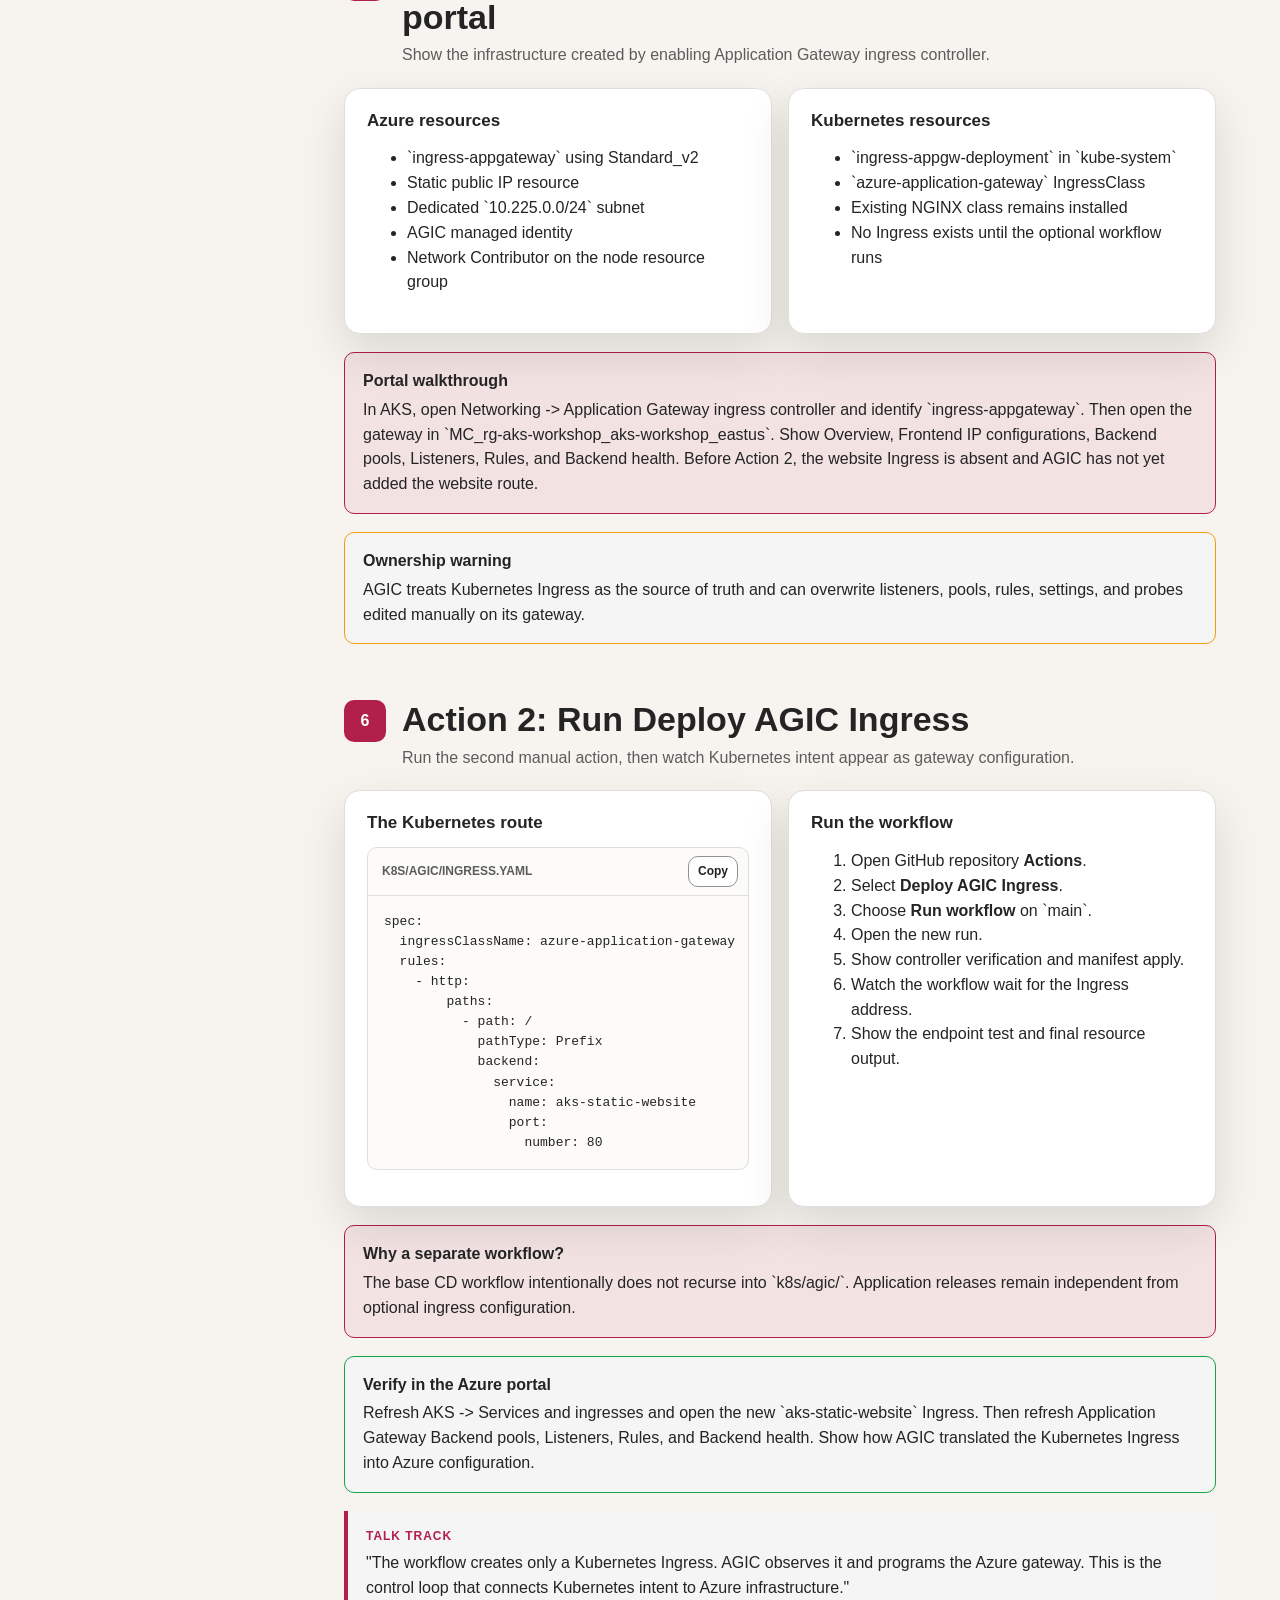
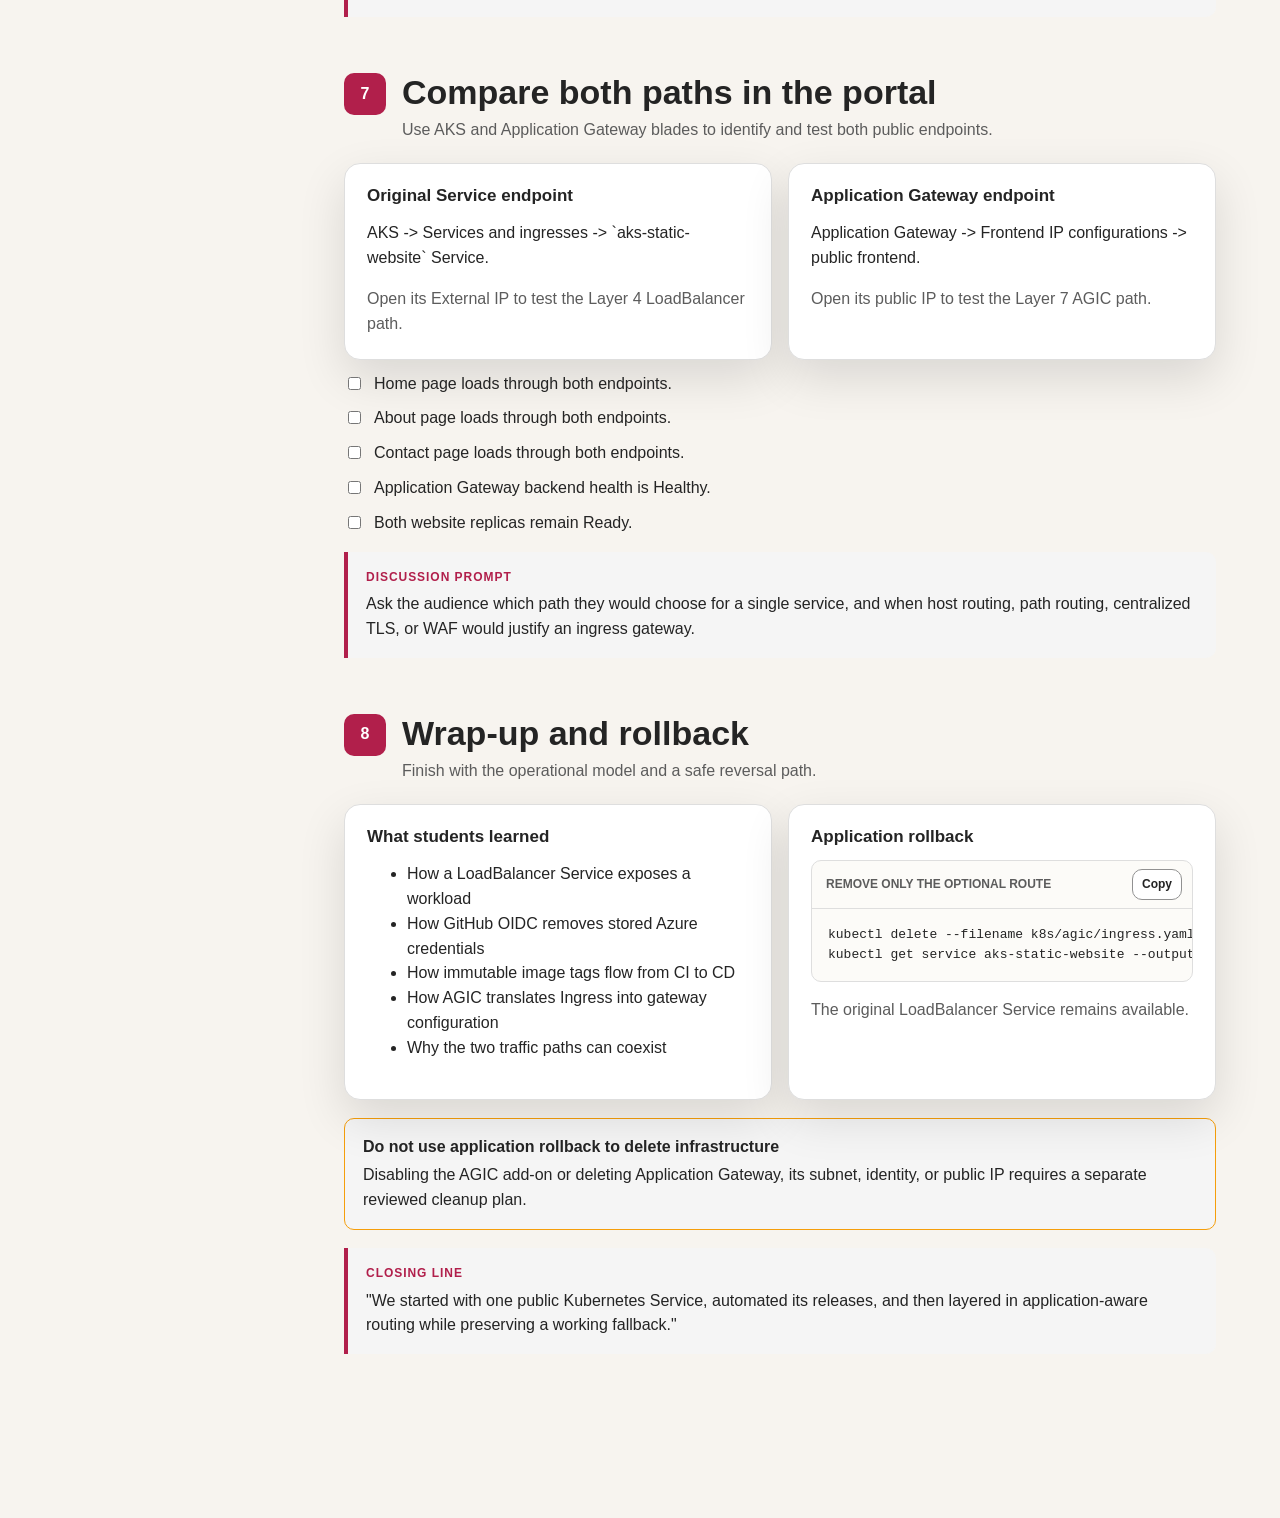
==== commit a990d0d3: "Refocus demo walkthrough on portal flow Co-authored-by: Copilot <223556219+Copilot@users.noreply.git" ====
--- a/docs/demo-walkthrough.html
+++ b/docs/demo-walkthrough.html
@@ -653,13 +653,13 @@
       <nav aria-label="Demo stages">
         <ol class="nav-list">
           <li><a href="#stage-0"><span class="nav-number">0</span> Before you begin</a></li>
-          <li><a href="#stage-1"><span class="nav-number">1</span> Meet the application</a></li>
-          <li><a href="#stage-2"><span class="nav-number">2</span> Service and load balancer</a></li>
-          <li><a href="#stage-3"><span class="nav-number">3</span> Build and deploy</a></li>
+          <li><a href="#stage-1"><span class="nav-number">1</span> Portal: workload</a></li>
+          <li><a href="#stage-2"><span class="nav-number">2</span> Portal: Service</a></li>
+          <li><a href="#stage-3"><span class="nav-number">3</span> Action 1: build</a></li>
           <li><a href="#stage-4"><span class="nav-number">4</span> Why ingress</a></li>
-          <li><a href="#stage-5"><span class="nav-number">5</span> Portal-created AGIC</a></li>
-          <li><a href="#stage-6"><span class="nav-number">6</span> Deploy the ingress</a></li>
-          <li><a href="#stage-7"><span class="nav-number">7</span> Compare both paths</a></li>
+          <li><a href="#stage-5"><span class="nav-number">5</span> Portal: AGIC</a></li>
+          <li><a href="#stage-6"><span class="nav-number">6</span> Action 2: ingress</a></li>
+          <li><a href="#stage-7"><span class="nav-number">7</span> Portal: compare paths</a></li>
           <li><a href="#stage-8"><span class="nav-number">8</span> Wrap-up and rollback</a></li>
         </ol>
       </nav>
@@ -676,8 +676,8 @@
         <div class="eyebrow">Live demonstration script</div>
         <h1>From a Kubernetes Service to Application Gateway ingress</h1>
         <p class="hero-copy">
-          A guided walkthrough of the static website, its GitHub Actions delivery pipeline,
-          public LoadBalancer Service, and the optional Azure Application Gateway path managed by
+          A portal-first walkthrough of the static website, its AKS workload and Service, the two
+          GitHub Actions you run during class, and the Azure Application Gateway path managed by
           AGIC.
         </p>
         <div class="hero-meta">
@@ -695,7 +695,7 @@
             <div class="stage-number">0</div>
             <div>
               <h2>Before you begin</h2>
-              <p class="stage-intro">Confirm the environment is healthy before sharing your screen.</p>
+              <p class="stage-intro">Open the portal and GitHub pages in advance, then confirm the reset state.</p>
             </div>
           </div>
 
@@ -703,25 +703,24 @@
             <div class="card">
               <h3>Presenter setup</h3>
               <ul class="checklist">
-                <li><label><input type="checkbox"> Azure CLI is signed in to the workshop subscription.</label></li>
-                <li><label><input type="checkbox"> `kubectl` is connected to `aks-workshop`.</label></li>
-                <li><label><input type="checkbox"> GitHub Actions is open in a browser tab.</label></li>
-                <li><label><input type="checkbox"> Azure portal is open to `ingress-appgateway`.</label></li>
-                <li><label><input type="checkbox"> The existing website endpoint responds.</label></li>
+                <li><label><input type="checkbox"> Azure portal is open to AKS cluster `aks-workshop`.</label></li>
+                <li><label><input type="checkbox"> AKS <strong>Workloads</strong> shows the website Deployment and two pods.</label></li>
+                <li><label><input type="checkbox"> AKS <strong>Services and ingresses</strong> has no website Service or Ingress.</label></li>
+                <li><label><input type="checkbox"> GitHub repository <strong>Actions</strong> is open in another tab.</label></li>
+                <li><label><input type="checkbox"> Application Gateway `ingress-appgateway` is open in another portal tab.</label></li>
               </ul>
             </div>
             <div class="card">
-              <h3>Gateway readiness gate</h3>
-              <p class="status">Check live status before the ingress stage</p>
-              <div class="code-wrap">
-                <div class="code-head"><span>PowerShell</span><button class="btn small secondary copy-btn">Copy</button></div>
-                <pre><code>az network application-gateway show `
-  --resource-group MC_rg-aks-workshop_aks-workshop_eastus `
-  --name ingress-appgateway `
-  --query "{provisioning:provisioningState,operational:operationalState}" `
-  --output table</code></pre>
-              </div>
-              <p class="muted">Continue to stage 6 only when the gateway is `Succeeded` and `Running`.</p>
+              <h3>Portal tabs to prepare</h3>
+              <ol>
+                <li>AKS: <strong>Workloads</strong></li>
+                <li>AKS: <strong>Services and ingresses</strong></li>
+                <li>ACR `aksworkshopedg`: <strong>Repositories</strong></li>
+                <li>Application Gateway: <strong>Overview</strong></li>
+                <li>Application Gateway: <strong>Backend health</strong></li>
+                <li>GitHub: <strong>Actions</strong></li>
+              </ol>
+              <p class="muted">Portal navigation is the primary demo path; CLI commands are optional verification.</p>
             </div>
           </div>
 
@@ -738,8 +737,8 @@
           <div class="stage-header">
             <div class="stage-number">1</div>
             <div>
-              <h2>Meet the application</h2>
-              <p class="stage-intro">Establish that application complexity is intentionally low.</p>
+              <h2>Show the workload in the Azure portal</h2>
+              <p class="stage-intro">Start in AKS and establish what is already running before creating public routes.</p>
             </div>
           </div>
 
@@ -758,11 +757,20 @@
             </div>
           </div>
 
-          <div class="code-wrap">
-            <div class="code-head"><span>Show the workload</span><button class="btn small secondary copy-btn">Copy</button></div>
-            <pre><code>kubectl get deployment aks-static-website
-kubectl get pods --selector app=aks-static-website --output wide
-kubectl describe deployment aks-static-website</code></pre>
+          <div class="callout">
+            <strong>Portal path</strong>
+            Azure portal -> `aks-workshop` -> Kubernetes resources -> <strong>Workloads</strong>.
+            Open `aks-static-website`, show two ready replicas, then open the Pods tab and point out
+            readiness, age, and image.
+          </div>
+
+          <div class="speaker presenter-only">
+            <strong>Portal cue</strong>
+            <p>
+              Open the Deployment YAML view and highlight `replicas: 2`, the ACR image, resource
+              requests/limits, and HTTP probes. Avoid spending time in the terminal unless the
+              portal is slow to refresh.
+            </p>
           </div>
 
           <div class="speaker presenter-only">
@@ -778,8 +786,8 @@
           <div class="stage-header">
             <div class="stage-number">2</div>
             <div>
-              <h2>Start with Service type LoadBalancer</h2>
-              <p class="stage-intro">Explain the direct public exposure model before introducing ingress.</p>
+              <h2>Introduce the LoadBalancer Service in the portal</h2>
+              <p class="stage-intro">Show the reset state, explain what the first action will create, then return after deployment.</p>
             </div>
           </div>
 
@@ -795,14 +803,12 @@
 
           <div class="grid two">
             <div class="card">
-              <h3>Inspect the Service</h3>
-              <div class="code-wrap">
-                <div class="code-head"><span>Commands</span><button class="btn small secondary copy-btn">Copy</button></div>
-                <pre><code>kubectl get service aks-static-website --output wide
-kubectl describe service aks-static-website
-kubectl get endpointslice `
-  --selector kubernetes.io/service-name=aks-static-website</code></pre>
-              </div>
+              <h3>Before Action 1</h3>
+              <p>Portal path: AKS -> Kubernetes resources -> <strong>Services and ingresses</strong>.</p>
+              <p class="muted">
+                Confirm `aks-static-website` is absent. The repository still contains
+                `k8s/service.yaml`, so the automatic deployment will recreate it.
+              </p>
             </div>
             <div class="card">
               <h3>Key teaching points</h3>
@@ -816,8 +822,10 @@
           </div>
 
           <div class="callout success">
-            <strong>Live test</strong>
-            Open the current Service external IP and navigate through all three pages.
+            <strong>Return here after Action 1</strong>
+            Refresh <strong>Services and ingresses</strong>, open `aks-static-website`, show type
+            `LoadBalancer`, port 80, selector, and the newly assigned external IP. Open that IP and
+            navigate through all three pages.
           </div>
 
           <div class="speaker presenter-only">
@@ -834,8 +842,8 @@
           <div class="stage-header">
             <div class="stage-number">3</div>
             <div>
-              <h2>Build and deploy with GitHub Actions</h2>
-              <p class="stage-intro">Connect source control to ACR and AKS before changing the traffic path.</p>
+              <h2>Action 1: Run Build and Push</h2>
+              <p class="stage-intro">Run one workflow manually, then show the automatic deployment and resulting portal resources.</p>
             </div>
           </div>
 
@@ -872,6 +880,37 @@
             </tbody>
           </table>
 
+          <div class="grid two">
+            <div class="card">
+              <h3>Run the first action</h3>
+              <ol>
+                <li>Open GitHub repository <strong>Actions</strong>.</li>
+                <li>Select <strong>Build and Push</strong>.</li>
+                <li>Choose <strong>Run workflow</strong>.</li>
+                <li>Keep branch `main` selected.</li>
+                <li>Choose the green <strong>Run workflow</strong> button.</li>
+                <li>Open the new run and expand each completed step.</li>
+              </ol>
+            </div>
+            <div class="card">
+              <h3>Follow the automatic deployment</h3>
+              <ol>
+                <li>Wait for <strong>Build and Push</strong> to succeed.</li>
+                <li>Return to the Actions list.</li>
+                <li>Open the automatically started <strong>Deploy to AKS</strong> run.</li>
+                <li>Show artifact download, manifest apply, image update, and rollout.</li>
+                <li>Do not manually run Deploy to AKS for this sequence.</li>
+              </ol>
+            </div>
+          </div>
+
+          <div class="callout success">
+            <strong>Verify in the Azure portal</strong>
+            In ACR, open Repositories -> `aks-static-website` and show the new run-number tag.
+            In AKS, refresh Workloads to show the image tag, then refresh Services and ingresses to
+            show the recreated LoadBalancer Service and external IP.
+          </div>
+
           <div class="callout">
             <strong>Security point</strong>
             GitHub exchanges a short-lived OIDC token for Azure access. No Azure client secret is
@@ -924,8 +963,8 @@
           <div class="stage-header">
             <div class="stage-number">5</div>
             <div>
-              <h2>What the Azure portal created</h2>
-              <p class="stage-intro">Walk through the managed AGIC integration before deploying a route.</p>
+              <h2>Explore AGIC and Application Gateway in the portal</h2>
+              <p class="stage-intro">Show the infrastructure created by enabling Application Gateway ingress controller.</p>
             </div>
           </div>
 
@@ -951,13 +990,13 @@
             </div>
           </div>
 
-          <div class="code-wrap">
-            <div class="code-head"><span>Inspect AGIC</span><button class="btn small secondary copy-btn">Copy</button></div>
-            <pre><code>kubectl get deployment ingress-appgw-deployment `
-  --namespace kube-system
-
-kubectl get ingressclass --output wide
-kubectl get ingress --all-namespaces</code></pre>
+          <div class="callout">
+            <strong>Portal walkthrough</strong>
+            In AKS, open Networking -> Application Gateway ingress controller and identify
+            `ingress-appgateway`. Then open the gateway in
+            `MC_rg-aks-workshop_aks-workshop_eastus`. Show Overview, Frontend IP configurations,
+            Backend pools, Listeners, Rules, and Backend health. Before Action 2, the website
+            Ingress is absent and AGIC has not yet added the website route.
           </div>
 
           <div class="callout warning">
@@ -971,8 +1010,8 @@
           <div class="stage-header">
             <div class="stage-number">6</div>
             <div>
-              <h2>Deploy the Application Gateway Ingress</h2>
-              <p class="stage-intro">Use the isolated manual workflow only after the gateway is running.</p>
+              <h2>Action 2: Run Deploy AGIC Ingress</h2>
+              <p class="stage-intro">Run the second manual action, then watch Kubernetes intent appear as gateway configuration.</p>
             </div>
           </div>
 
@@ -998,12 +1037,13 @@
             <div class="card">
               <h3>Run the workflow</h3>
               <ol>
-                <li>Open GitHub Actions.</li>
+                <li>Open GitHub repository <strong>Actions</strong>.</li>
                 <li>Select <strong>Deploy AGIC Ingress</strong>.</li>
                 <li>Choose <strong>Run workflow</strong> on `main`.</li>
-                <li>Watch AGIC controller readiness.</li>
-                <li>Watch the Ingress address appear.</li>
-                <li>Open the tested endpoint.</li>
+                <li>Open the new run.</li>
+                <li>Show controller verification and manifest apply.</li>
+                <li>Watch the workflow wait for the Ingress address.</li>
+                <li>Show the endpoint test and final resource output.</li>
               </ol>
             </div>
           </div>
@@ -1014,15 +1054,11 @@
             releases remain independent from optional ingress configuration.
           </div>
 
-          <div class="code-wrap">
-            <div class="code-head"><span>Observe reconciliation</span><button class="btn small secondary copy-btn">Copy</button></div>
-            <pre><code>kubectl get ingress aks-static-website --watch
-kubectl describe ingress aks-static-website
-
-az network application-gateway show-backend-health `
-  --resource-group MC_rg-aks-workshop_aks-workshop_eastus `
-  --name ingress-appgateway `
-  --output table</code></pre>
+          <div class="callout success">
+            <strong>Verify in the Azure portal</strong>
+            Refresh AKS -> Services and ingresses and open the new `aks-static-website` Ingress.
+            Then refresh Application Gateway Backend pools, Listeners, Rules, and Backend health.
+            Show how AGIC translated the Kubernetes Ingress into Azure configuration.
           </div>
 
           <div class="speaker presenter-only">
@@ -1039,29 +1075,21 @@
           <div class="stage-header">
             <div class="stage-number">7</div>
             <div>
-              <h2>Compare both public paths</h2>
-              <p class="stage-intro">Prove that Application Gateway was added without removing the original endpoint.</p>
+              <h2>Compare both paths in the portal</h2>
+              <p class="stage-intro">Use AKS and Application Gateway blades to identify and test both public endpoints.</p>
             </div>
           </div>
 
           <div class="grid two">
             <div class="card">
               <h3>Original Service endpoint</h3>
-              <div class="code-wrap">
-                <div class="code-head"><span>Command</span><button class="btn small secondary copy-btn">Copy</button></div>
-                <pre><code>kubectl get service aks-static-website `
-  --output jsonpath="{.status.loadBalancer.ingress[0].ip}"</code></pre>
-              </div>
-              <p class="muted">Layer 4 route through the Kubernetes LoadBalancer Service.</p>
+              <p>AKS -> Services and ingresses -> `aks-static-website` Service.</p>
+              <p class="muted">Open its External IP to test the Layer 4 LoadBalancer path.</p>
             </div>
             <div class="card">
               <h3>Application Gateway endpoint</h3>
-              <div class="code-wrap">
-                <div class="code-head"><span>Command</span><button class="btn small secondary copy-btn">Copy</button></div>
-                <pre><code>kubectl get ingress aks-static-website `
-  --output jsonpath="{.status.loadBalancer.ingress[0].ip}"</code></pre>
-              </div>
-              <p class="muted">Layer 7 route through Application Gateway and AGIC.</p>
+              <p>Application Gateway -> Frontend IP configurations -> public frontend.</p>
+              <p class="muted">Open its public IP to test the Layer 7 AGIC path.</p>
             </div>
           </div>
 
